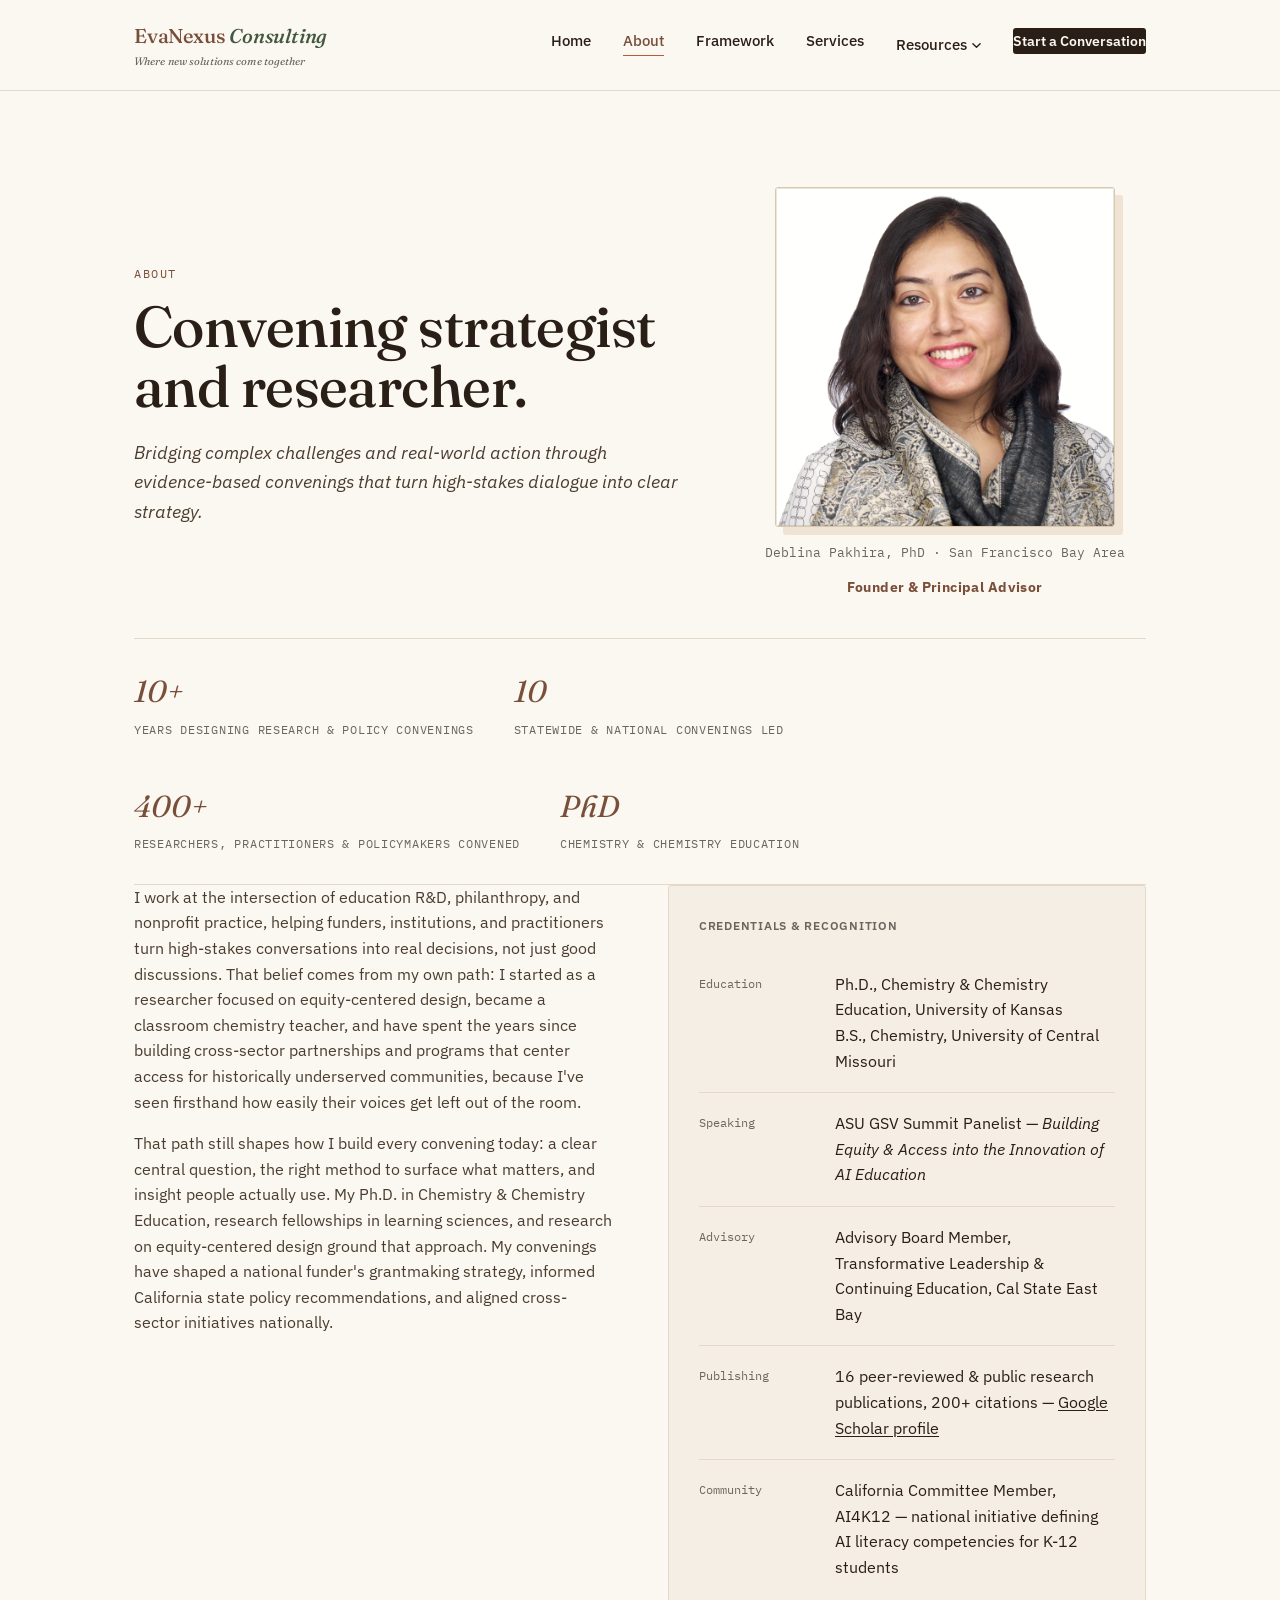
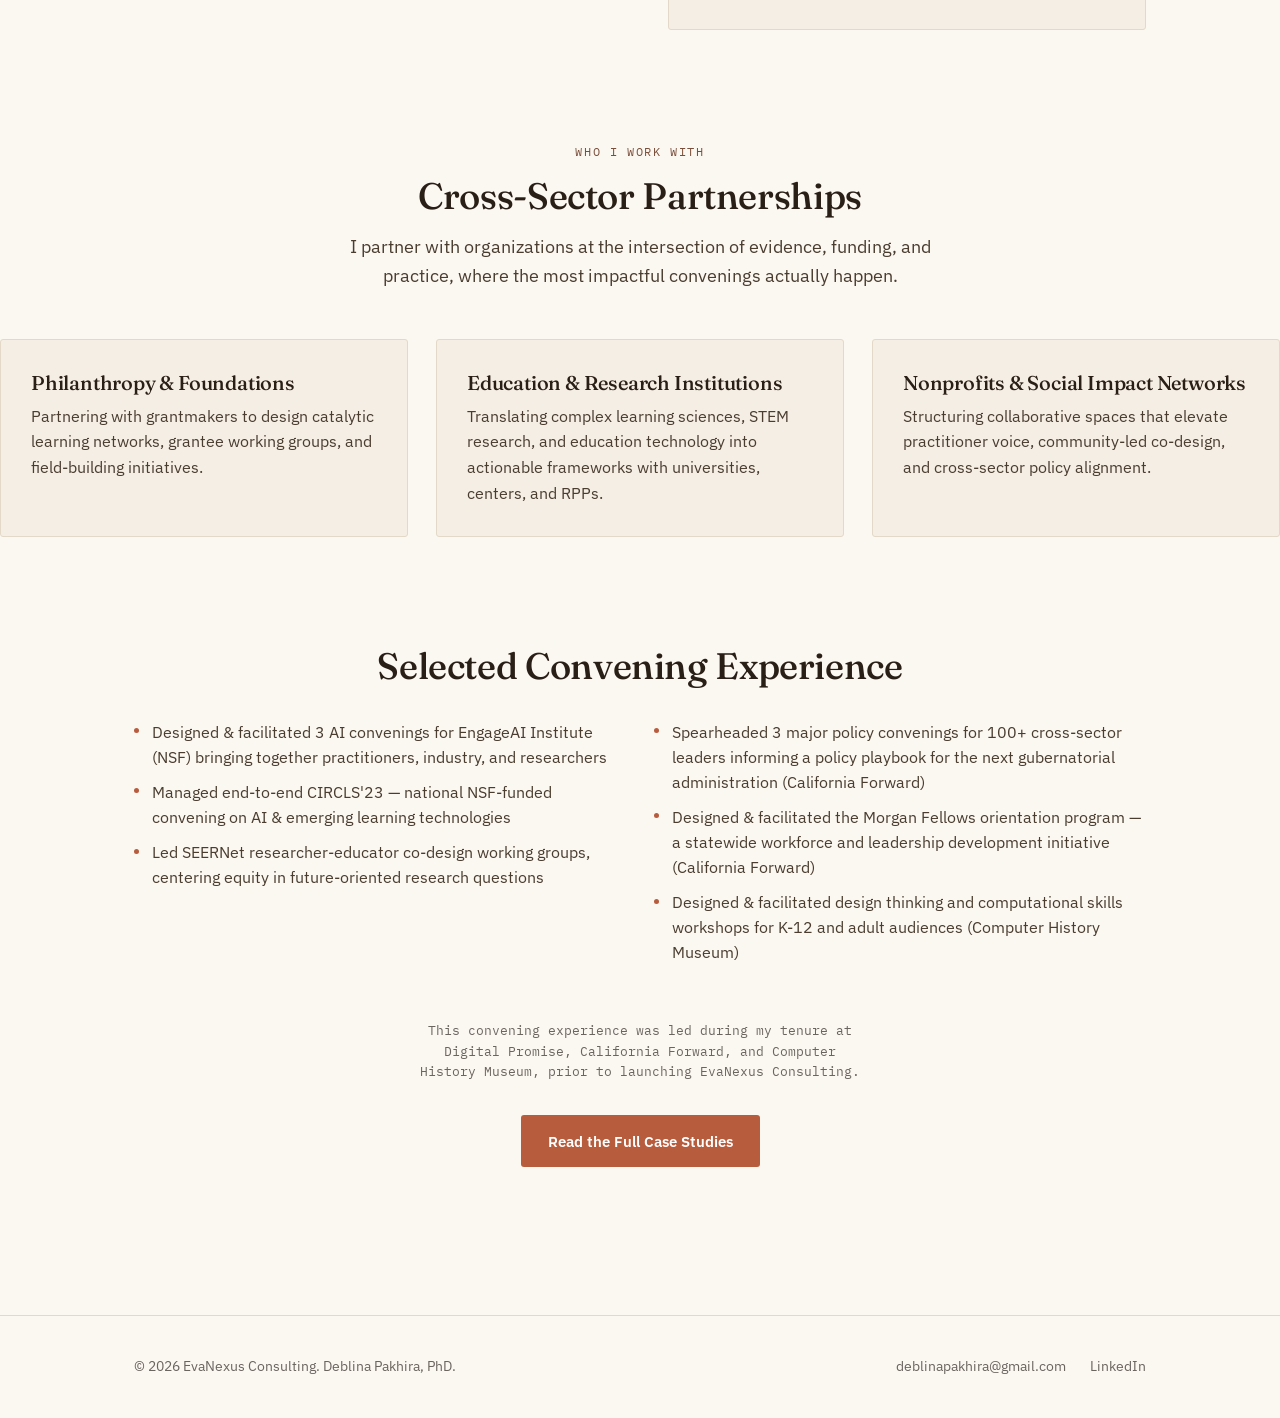
==== about.html @ 2fe7773c "Update about.html" ====
<!DOCTYPE html>
<html lang="en">
<head>
<meta charset="UTF-8">
<meta name="viewport" content="width=device-width, initial-scale=1.0">
<title>About — EvaNexus Consulting</title>
<meta name="description" content="Deblina Pakhira, PhD — convening strategist and researcher.">
<link rel="stylesheet" href="styles.css">
</head>
<body>

<header class="site-header">
  <nav class="nav">
<div class="wordmark-group">
  <a href="index.html" class="wordmark">EvaNexus <span>Consulting</span></a>
  <span class="wordmark-subtext">Where new solutions come together</span>
</div>   
    <button class="nav-toggle" aria-label="Toggle menu"><span></span><span></span><span></span></button>
    <ul class="nav-links">
      <li><a href="index.html">Home</a></li>
      <li><a href="about.html">About</a></li>
      <li><a href="framework.html">Framework</a></li>
      <li><a href="services.html">Services</a></li>
      <li class="has-dropdown">
        <a href="#" class="dropdown-trigger">Resources <svg class="dropdown-chevron" viewBox="0 0 10 6" fill="none"><path d="M1 1L5 5L9 1" stroke="currentColor" stroke-width="1.5" stroke-linecap="round" stroke-linejoin="round"/></svg></a>
        <ul class="dropdown-menu">
          <li><a href="case-studies.html">Case Studies</a></li>
          <li><a href="blog.html">Blog</a></li>
        </ul>
      </li>
      <li><a href="contact.html" class="nav-cta">Start a Conversation</a></li>
    </ul>
  </nav>
</header>

<main>

  <section class="hero" style="padding-bottom: 40px;">
    <div class="wrap hero-grid" style="grid-template-columns: 1.15fr 0.85fr;">
      <div>
        <p class="eyebrow">About</p>
        <h1>Convening strategist<br> and researcher.</h1>
<p class="lede"><em>Bridging complex challenges and real-world action through evidence-based convenings that turn high-stakes dialogue into clear strategy.</em></p>      </div>
      <div class="fade-up">
        <div class="headshot-frame">
          <img src="headshot.jpg" alt="Portrait of Deblina Pakhira, PhD" width="800" height="800">
        </div>
        <p class="mono-stat headshot-caption">Deblina Pakhira, PhD &middot; San Francisco Bay Area</p>
        <p class="headshot-caption" style="font-weight:700; color:var(--terracotta-deep); font-size:0.85rem; letter-spacing:0.03em; margin-top:4px;">Founder &amp; Principal Advisor</p>
      </div>
    </div>
  </section>

  <!-- STAT STRIP -->
  <div class="wrap">
    <div class="stat-strip">
      <div class="stat"><span class="num">10+</span><span class="label">Years designing research &amp; policy convenings</span></div>
      <div class="stat"><span class="num">10</span><span class="label">Statewide &amp; national convenings led</span></div>
      <div class="stat"><span class="num">400+</span><span class="label">Researchers, practitioners &amp; policymakers convened</span></div>
      <div class="stat"><span class="num">PhD</span><span class="label">Chemistry &amp; Chemistry Education</span></div>
    </div>
  </div>

  <section style="padding-top:0;">
    <div class="wrap">
      <div class="grid-2" style="align-items:start; gap:56px;">
        <div class="fade-up">
          <p>I work at the intersection of education R&amp;D, philanthropy, and nonprofit practice, helping funders, institutions, and practitioners turn high-stakes conversations into real decisions, not just good discussions. That belief comes from my own path: I started as a researcher focused on equity-centered design, became a classroom chemistry teacher, and have spent the years since building cross-sector partnerships and programs that center access for historically underserved communities, because I've seen firsthand how easily their voices get left out of the room.</p>
          <p>That path still shapes how I build every convening today: a clear central question, the right method to surface what matters, and insight people actually use. My Ph.D. in Chemistry &amp; Chemistry Education, research fellowships in learning sciences, and research on equity-centered design ground that approach. My convenings have shaped a national funder's grantmaking strategy, informed California state policy recommendations, and aligned cross-sector initiatives nationally.</p>
        </div>

        <div class="fade-up">
          <div class="card">
            <h4 style="margin-bottom:18px; letter-spacing:0.06em; text-transform:uppercase; font-size:0.78rem; color:var(--warm-gray);">Credentials &amp; Recognition</h4>
            <ul class="creds-list">
              <li>
                <span class="creds-label">Education</span>
                <span>Ph.D., Chemistry &amp; Chemistry Education, University of Kansas<br>B.S., Chemistry, University of Central Missouri</span>
              </li>
              <li>
                <span class="creds-label">Speaking</span>
                <span>ASU GSV Summit Panelist — <em style="font-style:italic;">Building Equity &amp; Access into the Innovation of AI Education</em></span>
              </li>
              <li>
                <span class="creds-label">Advisory</span>
                <span>Advisory Board Member, Transformative Leadership &amp; Continuing Education, Cal State East Bay</span>
              </li>
              <li>
                <span class="creds-label">Publishing</span>
                <span>16 peer-reviewed &amp; public research publications, 200+ citations &mdash; <a href="https://scholar.google.com/citations?user=l3Mzb8AAAAAJ&amp;hl=en" target="_blank" rel="noopener" style="text-decoration:underline; text-underline-offset:2px;">Google Scholar profile</a></span>
              </li>
              <li>
                <span class="creds-label">Community</span>
                <span>California Committee Member, AI4K12 &mdash; national initiative defining AI literacy competencies for K-12 students</span>
              </li>
            </ul>
          </div>
        </div>
      </div>
    </div>
  </section>

 <div class="section-head center fade-up" style="margin-left:auto; margin-right:auto;">
        <p class="eyebrow" style="justify-content:center;">Who I Work With</p>
        <h2>Cross-Sector Partnerships</h2>
        <p class="lede" style="margin:0 auto;">I partner with organizations at the intersection of evidence, funding, and practice, where the most impactful convenings actually happen.</p>
      </div>
      <div class="grid-3">
        <div class="card fade-up">
          <h3>Philanthropy &amp; Foundations</h3>
          <p>Partnering with grantmakers to design catalytic learning networks, grantee working groups, and field-building initiatives.</p>
        </div>
        <div class="card fade-up">
          <h3>Education &amp; Research Institutions</h3>
          <p>Translating complex learning sciences, STEM research, and education technology into actionable frameworks with universities, centers, and RPPs.</p>
        </div>
        <div class="card fade-up">
          <h3>Nonprofits &amp; Social Impact Networks</h3>
          <p>Structuring collaborative spaces that elevate practitioner voice, community-led co-design, and cross-sector policy alignment.</p>
        </div>
      </div>
  </section>

  <section class="center">
    <div class="wrap">
      <h2 class="fade-up">Selected Convening Experience</h2>
      <div class="grid-2 fade-up" style="text-align:left; margin-top:32px;">
        <ul class="tier-list" style="font-size:0.98rem;">
          <li>Designed &amp; facilitated 3 AI convenings for EngageAI Institute (NSF) bringing together practitioners, industry, and researchers</li>
          <li>Managed end-to-end CIRCLS'23 — national NSF-funded convening on AI &amp; emerging learning technologies</li>
          <li>Led SEERNet researcher-educator co-design working groups, centering equity in future-oriented research questions</li>
        </ul>
        <ul class="tier-list" style="font-size:0.98rem;">
          <li>Spearheaded 3 major policy convenings for 100+ cross-sector leaders informing a policy playbook for the next gubernatorial administration (California Forward)</li>
          <li>Designed &amp; facilitated the Morgan Fellows orientation program — a statewide workforce and leadership development initiative (California Forward)</li>
          <li>Designed &amp; facilitated design thinking and computational skills workshops for K-12 and adult audiences (Computer History Museum)</li>
        </ul>
      </div>
      <p class="mono-stat fade-up" style="max-width:56ch; margin:24px auto 0;">This convening experience was led during my tenure at Digital Promise, California Forward, and Computer History Museum, prior to launching EvaNexus Consulting.</p>
      <div style="margin-top:32px;">
        <a href="case-studies.html" class="btn btn-primary">Read the Full Case Studies</a>
      </div>
    </div>
  </section>

</main>

<footer class="site-footer">
  <div class="wrap footer-grid">
    <span>&copy; 2026 EvaNexus Consulting. Deblina Pakhira, PhD.</span>
    <ul class="footer-links">
      <li><a href="mailto:deblinapakhira@gmail.com">deblinapakhira@gmail.com</a></li>
      <li><a href="https://linkedin.com/in/deblinapakhira" target="_blank" rel="noopener">LinkedIn</a></li>
    </ul>
  </div>
</footer>

<script src="script.js"></script>
</body>
</html>
---- styles.css ----
/* ==========================================================================
   EvaNexus Consulting — Design System
   Palette extends the studio's existing print collateral.
   ========================================================================== */

@import url('https://fonts.googleapis.com/css2?family=Fraunces:ital,opsz,wght@0,9..144,300;0,9..144,400;0,9..144,500;0,9..144,600;1,9..144,400;1,9..144,500&family=IBM+Plex+Sans:wght@400;500;600&family=IBM+Plex+Mono:wght@400;500&display=swap');

:root {
  /* Color */
  --ink:            #2A1F16;
  --ink-soft:       #4A3D30;
  --paper:          #FBF7F1;
  --card:           #F5EEE4;
  --card-deep:      #EFE4D4;
  --terracotta:     #B85C3E;
  --terracotta-deep:#7A4F3A;
  --sage:           #5F7D5F;
  --sage-deep:      #43593F;
  --warm-gray:      #6B6560;
  --line:           #E4D9C8;
  --line-strong:    #D8C8AF;

  /* Type */
  --font-display: 'Fraunces', Georgia, serif;
  --font-body: 'IBM Plex Sans', -apple-system, sans-serif;
  --font-mono: 'IBM Plex Mono', ui-monospace, monospace;

  /* Layout */
  --max-w: 1140px;
  --gutter: clamp(24px, 5vw, 64px);
  --radius: 3px;
}

* { box-sizing: border-box; }

html { scroll-behavior: smooth; }

body {
  margin: 0;
  background: var(--paper);
  color: var(--ink);
  font-family: var(--font-body);
  font-size: 16px;
  line-height: 1.6;
  -webkit-font-smoothing: antialiased;
}

img, svg { max-width: 100%; display: block; }

a {
  color: inherit;
  text-decoration: none;
}

.wrap {
  max-width: var(--max-w);
  margin: 0 auto;
  padding-left: var(--gutter);
  padding-right: var(--gutter);
}

/* ---------- Typography ---------- */

h1, h2, h3, h4 {
  font-family: var(--font-display);
  font-weight: 500;
  color: var(--ink);
  margin: 0 0 0.4em;
  letter-spacing: -0.01em;
}

h1 { font-size: clamp(2.4rem, 5vw, 3.6rem); line-height: 1.05; font-weight: 500; }
h2 { font-size: clamp(1.7rem, 3vw, 2.3rem); line-height: 1.15; }
h3 { font-size: 1.25rem; line-height: 1.3; }
h4 { font-size: 1rem; font-family: var(--font-body); font-weight: 600; }

p { margin: 0 0 1em; color: var(--ink-soft); }
p:last-child { margin-bottom: 0; }

.lede {
  font-size: 1.15rem;
  color: var(--ink-soft);
  max-width: 62ch;
}

.eyebrow {
  font-family: var(--font-mono);
  font-size: 0.72rem;
  letter-spacing: 0.14em;
  text-transform: uppercase;
  color: var(--terracotta-deep);
  display: inline-flex;
  align-items: center;
  gap: 8px;
  margin-bottom: 14px;
}

em.accent {
  font-family: var(--font-display);
  font-style: italic;
  font-weight: 400;
  color: var(--terracotta-deep);
}

.mono-stat {
  font-family: var(--font-mono);
  font-size: 0.8rem;
  color: var(--warm-gray);
}

/* ---------- Nexus glyph (signature mark, reused as section divider) ---------- */

.nexus-glyph {
  width: 14px;
  height: 14px;
  flex-shrink: 0;
}

/* ---------- Nav ---------- */

.site-header {
  position: sticky;
  top: 0;
  z-index: 50;
  background: rgba(251, 247, 241, 0.92);
  backdrop-filter: blur(6px);
  border-bottom: 1px solid var(--line);
}

.nav {
  display: flex;
  align-items: center;
  justify-content: space-between;
  padding: 20px var(--gutter);
  max-width: var(--max-w);
  margin: 0 auto;
}

.wordmark {
  font-family: var(--font-display);
  font-weight: 500;
  font-size: 1.25rem;
  color: var(--terracotta-deep);
  letter-spacing: -0.01em;
}

.wordmark span {
  font-style: italic;
  color: var(--sage-deep);
}

.wordmark-group {
  display: flex;
  flex-direction: column;
  gap: 1px;
}

.wordmark-subtext {
  font-family: var(--font-display);
  font-style: italic;
  font-size: 0.68rem;
  color: var(--warm-gray);
  letter-spacing: 0.01em;
}

.nav-links {
  display: flex;
  gap: 32px;
  list-style: none;
  margin: 0;
  padding: 0;
  font-size: 0.92rem;
  font-weight: 500;
}

.nav-links a {
  position: relative;
  padding: 4px 0;
  transition: color 0.2s ease;
}

.nav-links a::after {
  content: '';
  position: absolute;
  left: 0; right: 0; bottom: -2px;
  height: 1.5px;
  background: var(--terracotta);
  transform: scaleX(0);
  transform-origin: left;
  transition: transform 0.25s ease;
}

.nav-links a:hover::after,
.nav-links a.active::after {
  transform: scaleX(1);
}

.nav-links a.active { color: var(--terracotta-deep); }

/* ---------- Nav dropdown ---------- */

.has-dropdown {
  position: relative;
}

.dropdown-trigger {
  display: inline-flex;
  align-items: center;
  gap: 5px;
  cursor: pointer;
  background: none;
  border: none;
  font: inherit;
  color: inherit;
  padding: 4px 0;
}

.dropdown-chevron {
  width: 9px;
  height: 9px;
  transition: transform 0.2s ease;
}

.has-dropdown.open .dropdown-chevron {
  transform: rotate(180deg);
}

.dropdown-menu {
  list-style: none;
  margin: 0;
  padding: 8px;
  position: absolute;
  top: calc(100% + 14px);
  left: 50%;
  transform: translateX(-50%);
  background: var(--paper);
  border: 1px solid var(--line);
  border-radius: var(--radius);
  box-shadow: 0 8px 24px rgba(42, 31, 22, 0.1);
  min-width: 160px;
  opacity: 0;
  pointer-events: none;
  transition: opacity 0.18s ease, transform 0.18s ease;
}

.has-dropdown:hover .dropdown-menu,
.has-dropdown.open .dropdown-menu {
  opacity: 1;
  pointer-events: auto;
}

.dropdown-menu li { width: 100%; }

.dropdown-menu a {
  display: block;
  padding: 9px 14px;
  border-radius: var(--radius);
  font-weight: 500;
  white-space: nowrap;
}

.dropdown-menu a:hover {
  background: var(--card);
  color: var(--terracotta-deep);
}

.dropdown-menu a::after { display: none; }

.nav-cta {
  background: var(--ink);
  color: var(--paper) !important;
  padding: 9px 18px;
  border-radius: var(--radius);
  font-size: 0.88rem;
  font-weight: 600;
}

.nav-cta::after { display: none; }
.nav-cta:hover { background: var(--terracotta-deep); }

.nav-toggle {
  display: none;
  background: none;
  border: none;
  cursor: pointer;
  padding: 8px;
}
.nav-toggle span {
  display: block;
  width: 22px;
  height: 2px;
  background: var(--ink);
  margin: 5px 0;
  transition: 0.25s;
}

/* ---------- Buttons ---------- */

.btn {
  display: inline-flex;
  align-items: center;
  gap: 8px;
  padding: 13px 26px;
  border-radius: var(--radius);
  font-weight: 600;
  font-size: 0.95rem;
  transition: all 0.2s ease;
  border: 1px solid transparent;
  cursor: pointer;
}

.btn-primary {
  background: var(--terracotta);
  color: #fff;
}
.btn-primary:hover { background: var(--terracotta-deep); }

.btn-ghost {
  background: transparent;
  border-color: var(--line-strong);
  color: var(--ink);
}
.btn-ghost:hover { border-color: var(--terracotta); color: var(--terracotta-deep); }

/* ---------- Sections ---------- */

section { padding: clamp(56px, 9vw, 108px) 0; }
.section-card { background: var(--card); }

.section-head {
  max-width: 640px;
  margin-bottom: 48px;
}
.section-head.center { margin-left: auto; margin-right: auto; text-align: center; }

hr.rule {
  border: none;
  border-top: 1px solid var(--line);
  margin: 0;
}

/* ---------- Hero ---------- */

.hero {
  padding: clamp(56px, 8vw, 96px) 0 clamp(40px, 6vw, 72px);
}

.hero-grid {
  display: grid;
  grid-template-columns: 1.1fr 0.9fr;
  gap: clamp(32px, 5vw, 64px);
  align-items: center;
}

.hero h1 { margin-bottom: 20px; }

.hero-cta-row {
  display: flex;
  gap: 14px;
  margin-top: 32px;
  flex-wrap: wrap;
}

.hero-diagram {
  aspect-ratio: 1 / 1;
  width: 100%;
}

/* ---------- Cards ---------- */

.grid-3 {
  display: grid;
  grid-template-columns: repeat(3, 1fr);
  gap: 28px;
}
.grid-2 {
  display: grid;
  grid-template-columns: repeat(2, 1fr);
  gap: 28px;
}

.card {
  background: var(--card);
  border: 1px solid var(--line);
  border-radius: var(--radius);
  padding: 30px;
}

.pillar-card .nexus-glyph { margin-bottom: 18px; }

/* ---------- Tier cards (services) ---------- */

.tier-card {
  background: var(--card);
  border: 1px solid var(--line);
  border-top: 3px solid var(--terracotta);
  border-radius: var(--radius);
  padding: 32px 28px;
  display: flex;
  flex-direction: column;
}

.tier-num {
  font-family: var(--font-mono);
  font-size: 0.85rem;
  color: var(--terracotta);
  margin-bottom: 10px;
}

.tier-card h3 { margin-bottom: 4px; }

.tier-sub {
  font-family: var(--font-display);
  font-style: italic;
  color: var(--terracotta-deep);
  font-size: 0.95rem;
  margin-bottom: 14px;
}

.tier-desc {
  font-size: 0.92rem;
  margin-bottom: 18px;
}

.tier-list {
  list-style: none;
  padding: 0;
  margin: 0 0 22px;
  font-size: 0.9rem;
  flex-grow: 1;
}
.tier-list li {
  position: relative;
  padding-left: 18px;
  margin-bottom: 10px;
  color: var(--ink-soft);
}
.tier-list li::before {
  content: '';
  position: absolute;
  left: 0; top: 0.55em;
  width: 5px; height: 5px;
  border-radius: 50%;
  background: var(--terracotta);
}

.tier-investment {
  font-family: var(--font-mono);
  font-weight: 500;
  color: var(--sage-deep);
  font-size: 0.85rem;
  border-top: 1px solid var(--line);
  padding-top: 16px;
  margin-top: auto;
}

/* ---------- Case studies ---------- */

.cs-card {
  border: 1px solid var(--line);
  border-radius: var(--radius);
  background: var(--paper);
  overflow: hidden;
  margin-bottom: 28px;
}

.cs-head {
  background: var(--card-deep);
  padding: 26px 32px;
  display: flex;
  justify-content: space-between;
  align-items: baseline;
  flex-wrap: wrap;
  gap: 10px;
  border-bottom: 1px solid var(--line);
}

.cs-head h3 { margin-bottom: 2px; }

.cs-meta {
  font-family: var(--font-mono);
  font-size: 0.78rem;
  color: var(--warm-gray);
}

.cs-body { padding: 30px 32px; }

.cs-grid {
  display: grid;
  grid-template-columns: repeat(4, 1fr);
  gap: 24px;
  margin-top: 6px;
}

.cs-block h4 {
  font-family: var(--font-mono);
  font-size: 0.7rem;
  letter-spacing: 0.1em;
  text-transform: uppercase;
  color: var(--terracotta-deep);
  margin-bottom: 8px;
}

.cs-block p { font-size: 0.9rem; }

/* ---------- Stat strip ---------- */

.stat-strip {
  display: flex;
  flex-wrap: wrap;
  gap: 40px;
  padding: 28px 0;
  border-top: 1px solid var(--line);
  border-bottom: 1px solid var(--line);
}
.stat {
  font-family: var(--font-mono);
}
.stat .num {
  font-family: var(--font-display);
  font-size: 1.9rem;
  color: var(--terracotta-deep);
  display: block;
  font-style: italic;
}
.stat .label {
  font-size: 0.75rem;
  color: var(--warm-gray);
  text-transform: uppercase;
  letter-spacing: 0.06em;
}

/* ---------- Quote / closer ---------- */

.closer-line {
  font-family: var(--font-display);
  font-style: italic;
  font-size: 1.3rem;
  color: var(--terracotta-deep);
  max-width: 46ch;
  line-height: 1.4;
}

/* ---------- Timeline (about page) ---------- */

.creds-list {
  list-style: none;
  margin: 0;
  padding: 0;
}
.creds-list li {
  display: flex;
  gap: 16px;
  padding: 18px 0;
  border-bottom: 1px solid var(--line);
}
.creds-list li:last-child { border-bottom: none; }
.creds-label {
  font-family: var(--font-mono);
  font-size: 0.72rem;
  color: var(--warm-gray);
  min-width: 120px;
  padding-top: 3px;
  flex-shrink: 0;
}

/* ---------- Headshot ---------- */

.headshot-frame {
  position: relative;
  aspect-ratio: 1 / 1;
  border-radius: var(--radius);
  overflow: hidden;
  border: 1px solid var(--line-strong);
  box-shadow: 8px 8px 0 var(--card-deep);
  max-width: 340px;
  margin: 0 auto;
}
.headshot-frame img {
  width: 100%;
  height: 100%;
  object-fit: cover;
  filter: sepia(8%) saturate(92%);
}
.headshot-frame::after {
  content: '';
  position: absolute;
  inset: 0;
  box-shadow: inset 0 0 0 1px rgba(122, 79, 58, 0.15);
  pointer-events: none;
}
.headshot-caption {
  text-align: center;
  margin-top: 16px;
}

@media (max-width: 860px) {
  .headshot-frame { max-width: 260px; }
}

/* ---------- Contact ---------- */

.contact-grid {
  display: grid;
  grid-template-columns: 1fr 1fr;
  gap: 56px;
  align-items: start;
}

.contact-item {
  display: flex;
  align-items: center;
  gap: 14px;
  padding: 16px 0;
  border-bottom: 1px solid var(--line);
  font-size: 0.98rem;
}
.contact-item:first-child { padding-top: 0; }

.contact-item a:hover { color: var(--terracotta-deep); }

/* ---------- Footer ---------- */

.site-footer {
  border-top: 1px solid var(--line);
  padding: 40px 0;
  margin-top: 40px;
}
.footer-grid {
  display: flex;
  justify-content: space-between;
  align-items: center;
  flex-wrap: wrap;
  gap: 16px;
  font-size: 0.85rem;
  color: var(--warm-gray);
}
.footer-links {
  display: flex;
  gap: 24px;
  list-style: none;
  padding: 0;
  margin: 0;
}

/* ---------- Utility ---------- */

.mt-0 { margin-top: 0; }
.center { text-align: center; }

/* ---------- Motion ---------- */

.nx-line {
  stroke-dasharray: 140;
  stroke-dashoffset: 140;
  animation: draw 1.1s ease forwards;
}
.nx-node {
  opacity: 0;
  animation: fadein 0.5s ease forwards;
}
@keyframes draw { to { stroke-dashoffset: 0; } }
@keyframes fadein { to { opacity: 1; } }

@media (prefers-reduced-motion: reduce) {
  html { scroll-behavior: auto; }
  .nx-line { animation: none; stroke-dashoffset: 0; }
  .nx-node { animation: none; opacity: 1; }
}

.fade-up {
  opacity: 0;
  transform: translateY(14px);
  transition: opacity 0.5s ease, transform 0.5s ease;
}
.fade-up.in-view {
  opacity: 1;
  transform: translateY(0);
}
@media (prefers-reduced-motion: reduce) {
  .fade-up { opacity: 1; transform: none; transition: none; }
}

/* ---------- Responsive ---------- */

@media (max-width: 860px) {
  .hero-grid { grid-template-columns: 1fr; }
  .hero-diagram { max-width: 340px; margin: 0 auto; }
  .grid-3 { grid-template-columns: 1fr; }
  .grid-2 { grid-template-columns: 1fr; }
  .cs-grid { grid-template-columns: 1fr 1fr; }
  .contact-grid { grid-template-columns: 1fr; gap: 32px; }

  .nav-links {
    position: fixed;
    top: 68px; left: 0; right: 0;
    background: var(--paper);
    flex-direction: column;
    gap: 0;
    padding: 8px var(--gutter) 20px;
    border-bottom: 1px solid var(--line);
    transform: translateY(-8px);
    opacity: 0;
    pointer-events: none;
    transition: 0.2s ease;
  }
  .nav-links.open {
    transform: translateY(0);
    opacity: 1;
    pointer-events: auto;
  }
  .nav-links li { width: 100%; padding: 12px 0; border-bottom: 1px solid var(--line); }
  .nav-links li:last-child { border-bottom: none; padding-top: 16px; }
  .nav-toggle { display: block; }

  .dropdown-menu {
    position: static;
    transform: none;
    box-shadow: none;
    border: none;
    background: var(--card);
    opacity: 1;
    pointer-events: auto;
    width: 100%;
    max-height: 0;
    overflow: hidden;
    padding: 0;
    margin-top: 0;
    transition: max-height 0.2s ease;
  }
  .has-dropdown.open .dropdown-menu {
    max-height: 200px;
    padding: 8px;
    margin-top: 10px;
  }
}

@media (max-width: 600px) {
  .cs-grid { grid-template-columns: 1fr; }
  .cs-head { flex-direction: column; align-items: flex-start; }
}
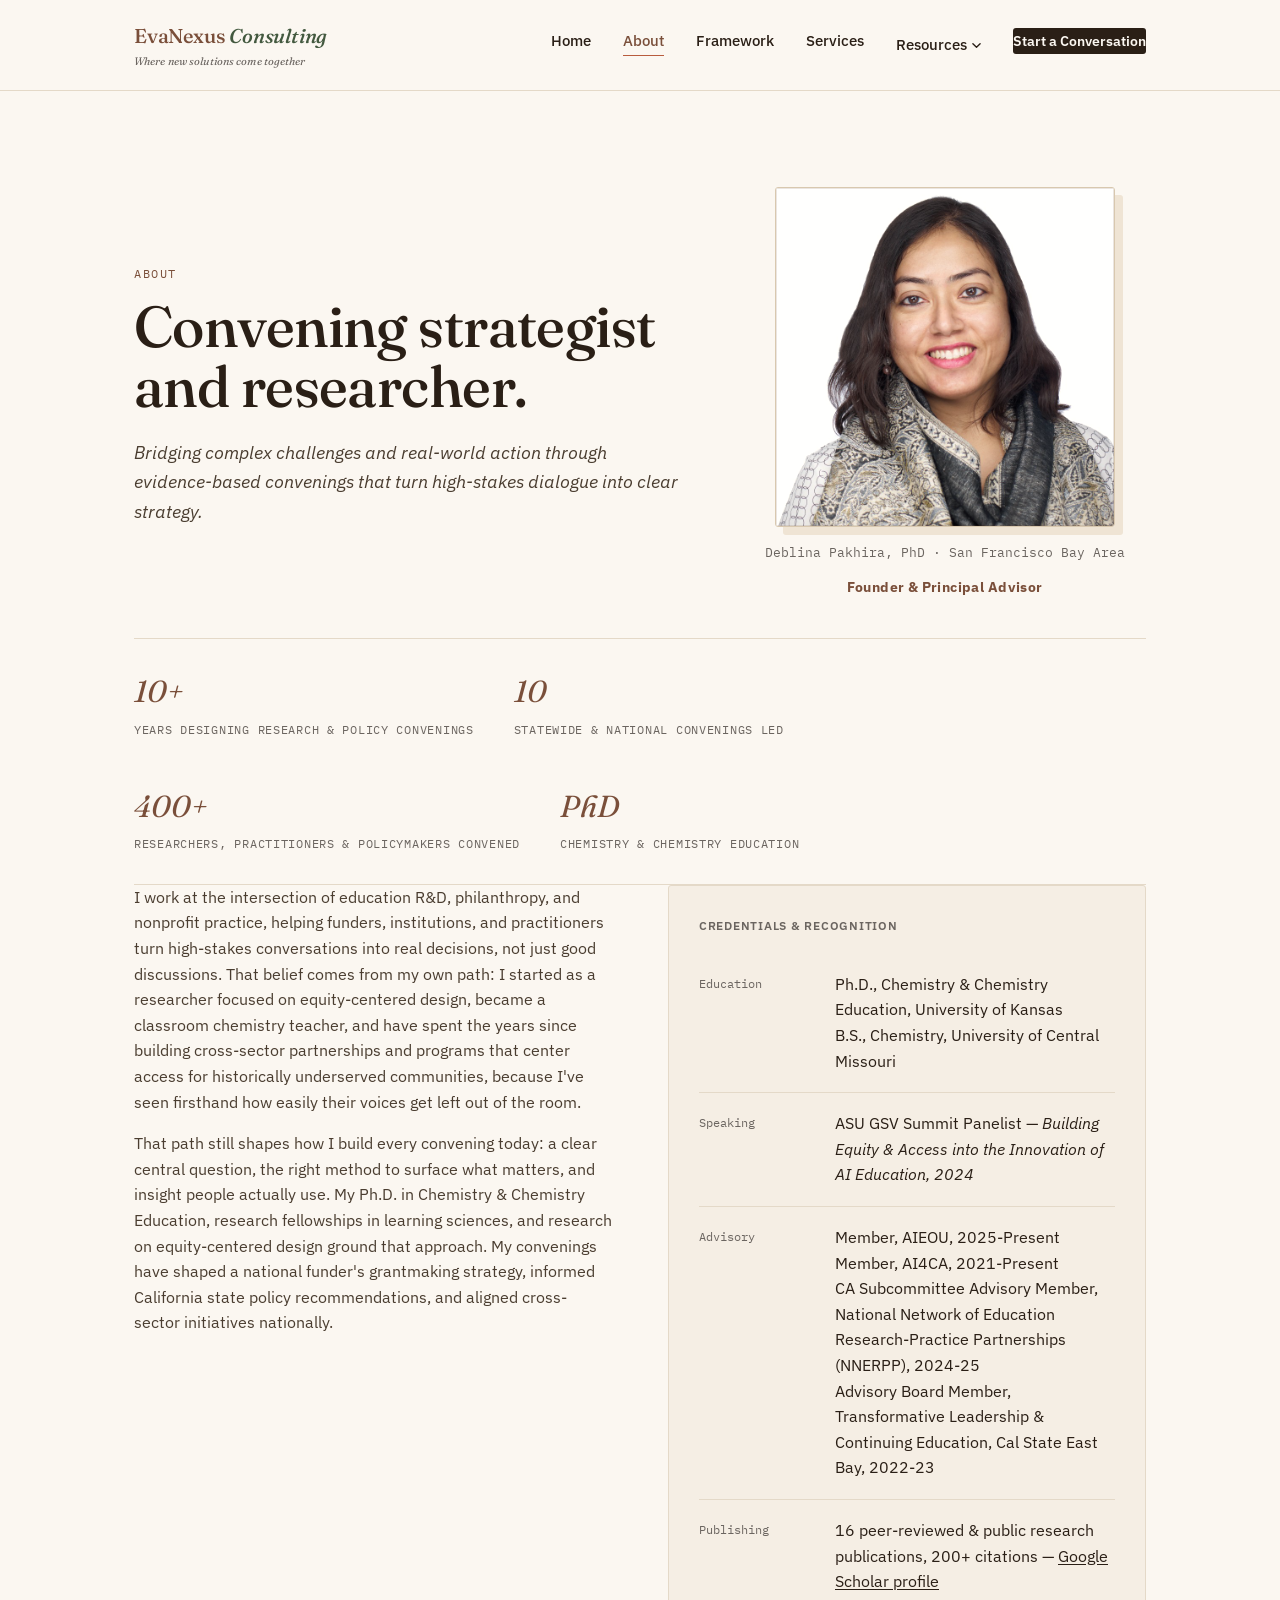
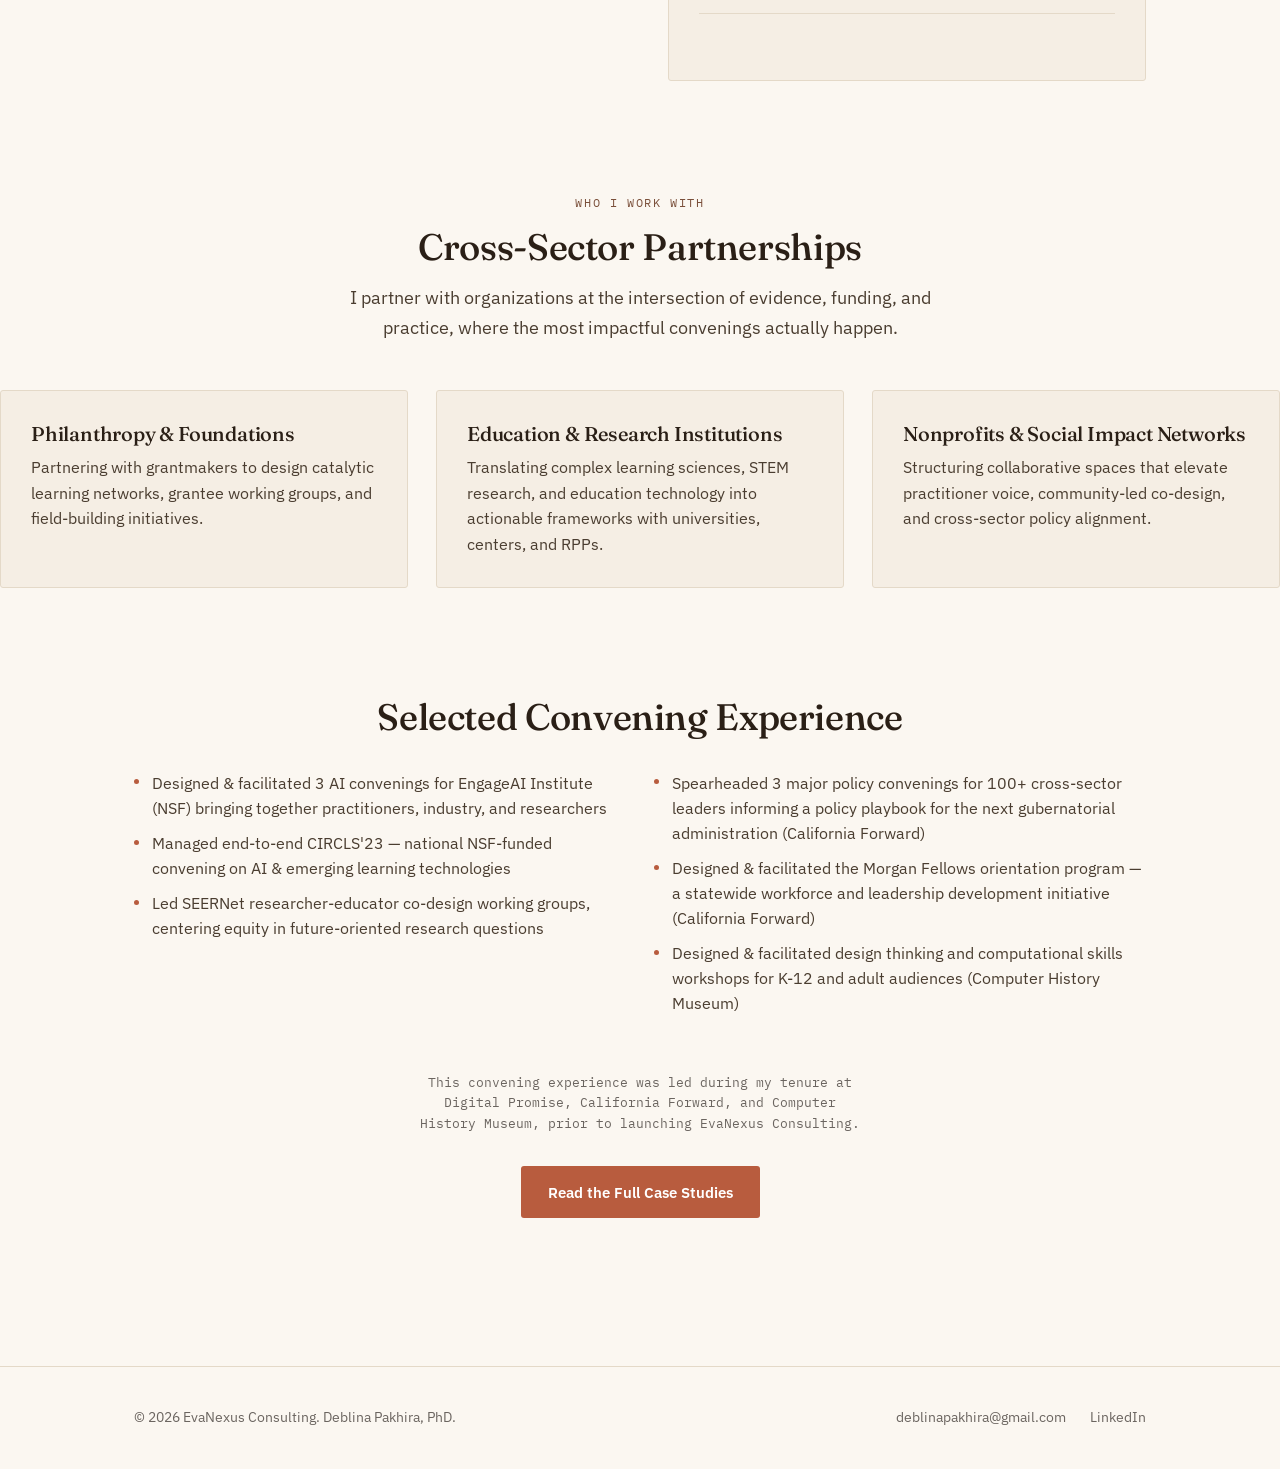
==== commit 1954b357: "Update about.html" ====
--- a/about.html
+++ b/about.html
@@ -79,21 +79,18 @@
               </li>
               <li>
                 <span class="creds-label">Speaking</span>
-                <span>ASU GSV Summit Panelist — <em style="font-style:italic;">Building Equity &amp; Access into the Innovation of AI Education</em></span>
+                <span>ASU GSV Summit Panelist — <em style="font-style:italic;">Building Equity &amp; Access into the Innovation of AI Education, 2024</em></span>
               </li>
               <li>
                 <span class="creds-label">Advisory</span>
-                <span>Advisory Board Member, Transformative Leadership &amp; Continuing Education, Cal State East Bay</span>
+                <span>Member, AIEOU, 2025-Present<br>Member, AI4CA, 2021-Present<br>CA Subcommittee Advisory Member, National Network of Education Research-Practice Partnerships (NNERPP), 2024-25<br>Advisory Board Member, Transformative Leadership &amp; Continuing Education, Cal State East Bay, 2022-23</span>
               </li>
               <li>
                 <span class="creds-label">Publishing</span>
                 <span>16 peer-reviewed &amp; public research publications, 200+ citations &mdash; <a href="https://scholar.google.com/citations?user=l3Mzb8AAAAAJ&amp;hl=en" target="_blank" rel="noopener" style="text-decoration:underline; text-underline-offset:2px;">Google Scholar profile</a></span>
               </li>
               <li>
-                <span class="creds-label">Community</span>
-                <span>California Committee Member, AI4K12 &mdash; national initiative defining AI literacy competencies for K-12 students</span>
-              </li>
-            </ul>
+      
           </div>
         </div>
       </div>
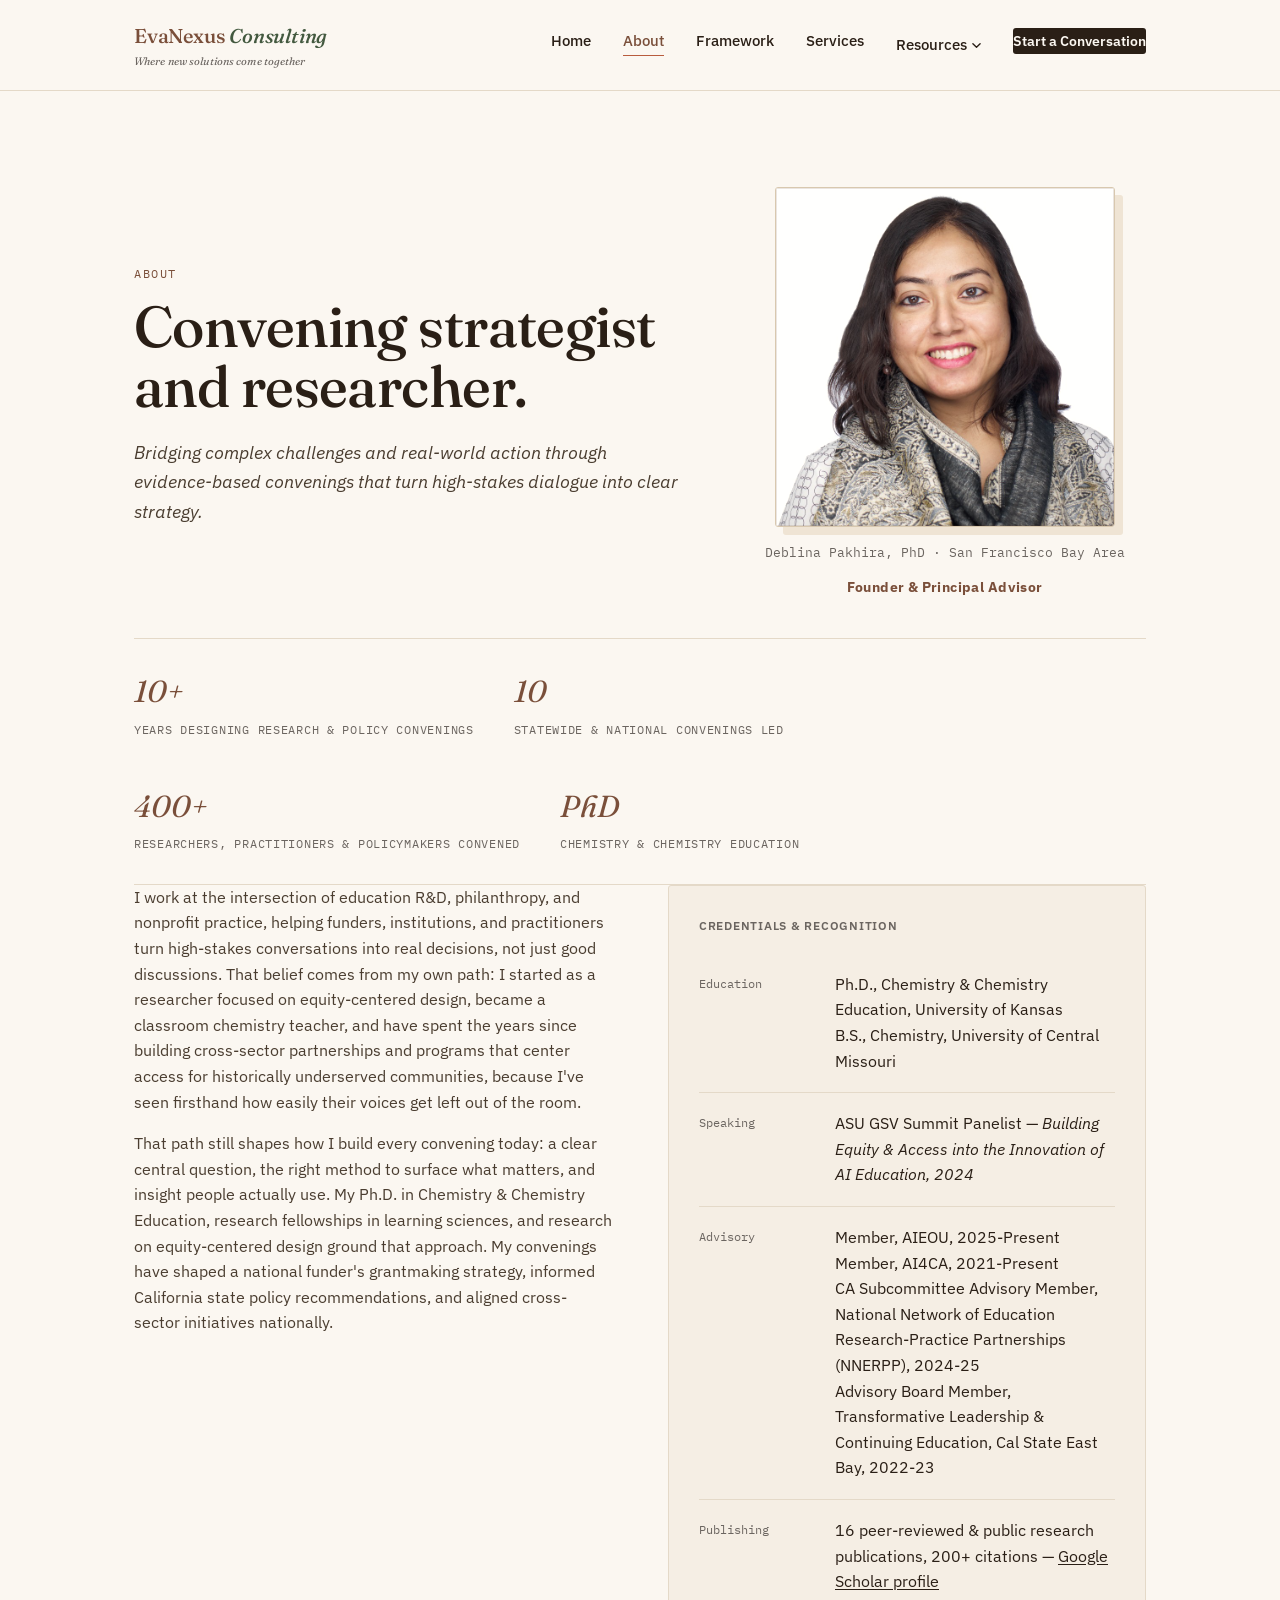
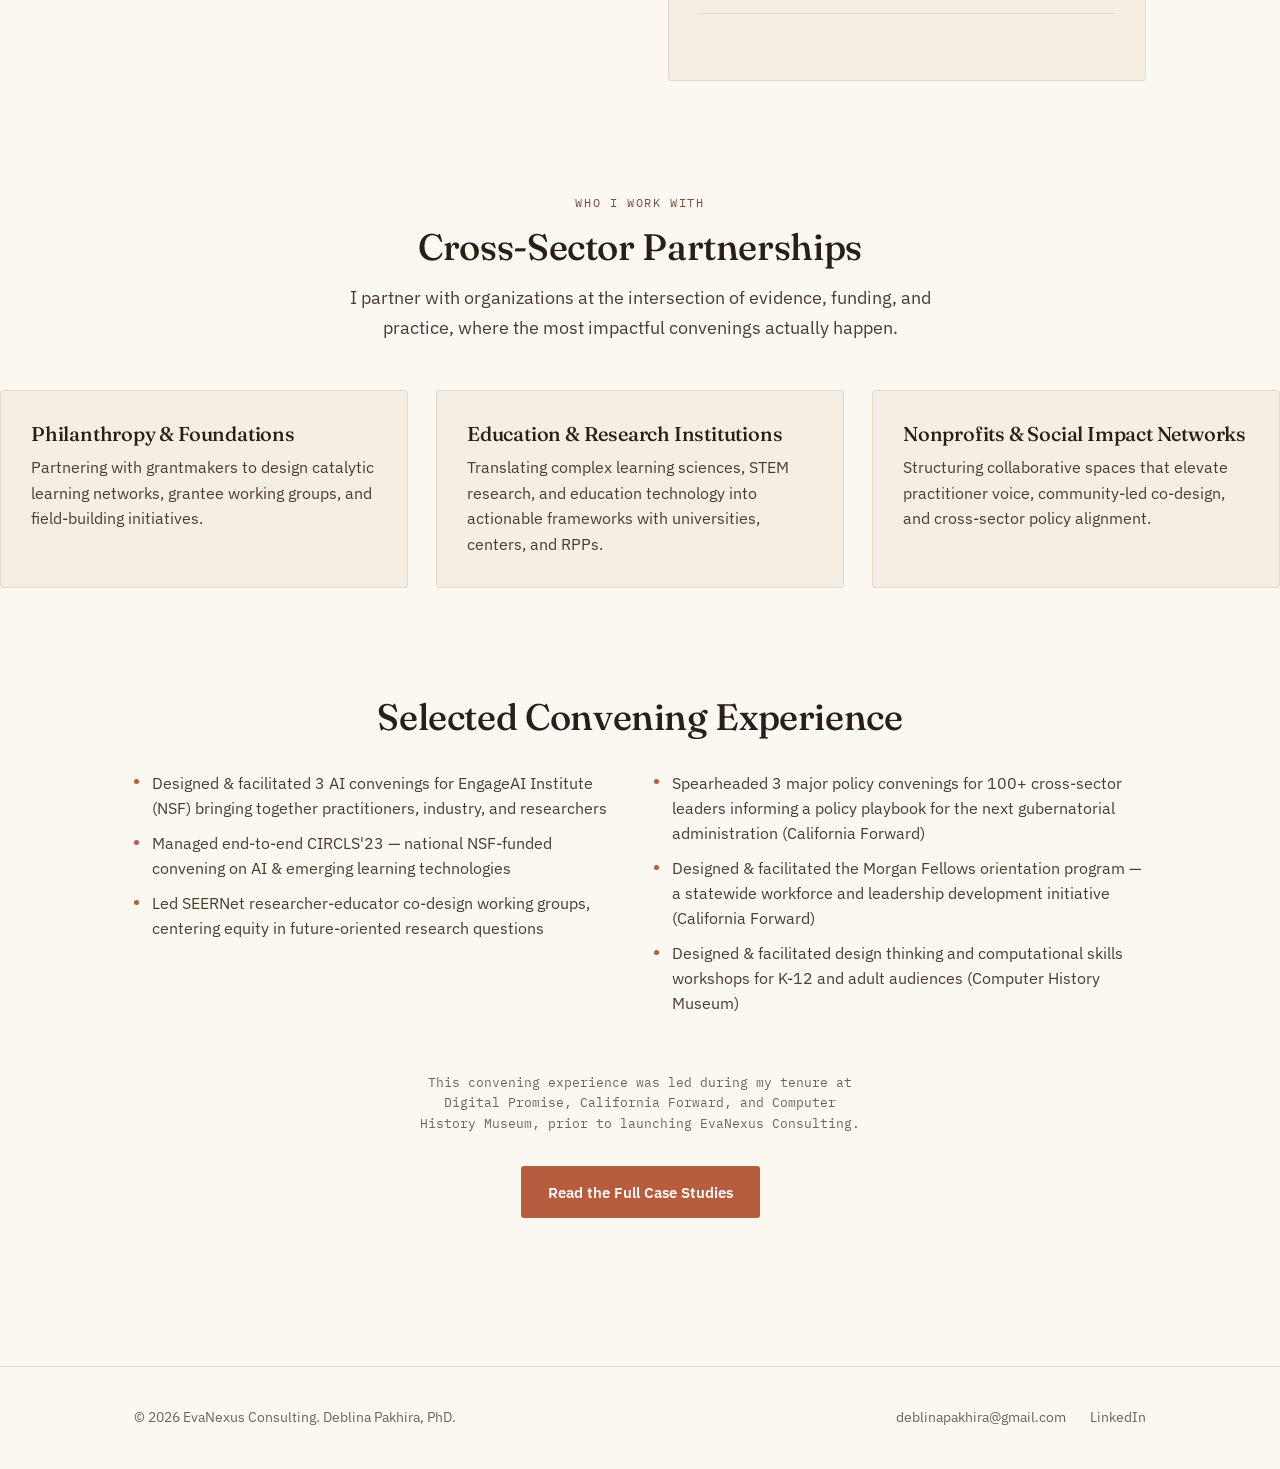
==== commit 999f507c: "Update about.html" ====
--- a/about.html
+++ b/about.html
@@ -91,10 +91,7 @@
               </li>
               <li>
       
-          </div>
-        </div>
-      </div>
-    </div>
+      
   </section>
 
  <div class="section-head center fade-up" style="margin-left:auto; margin-right:auto;">
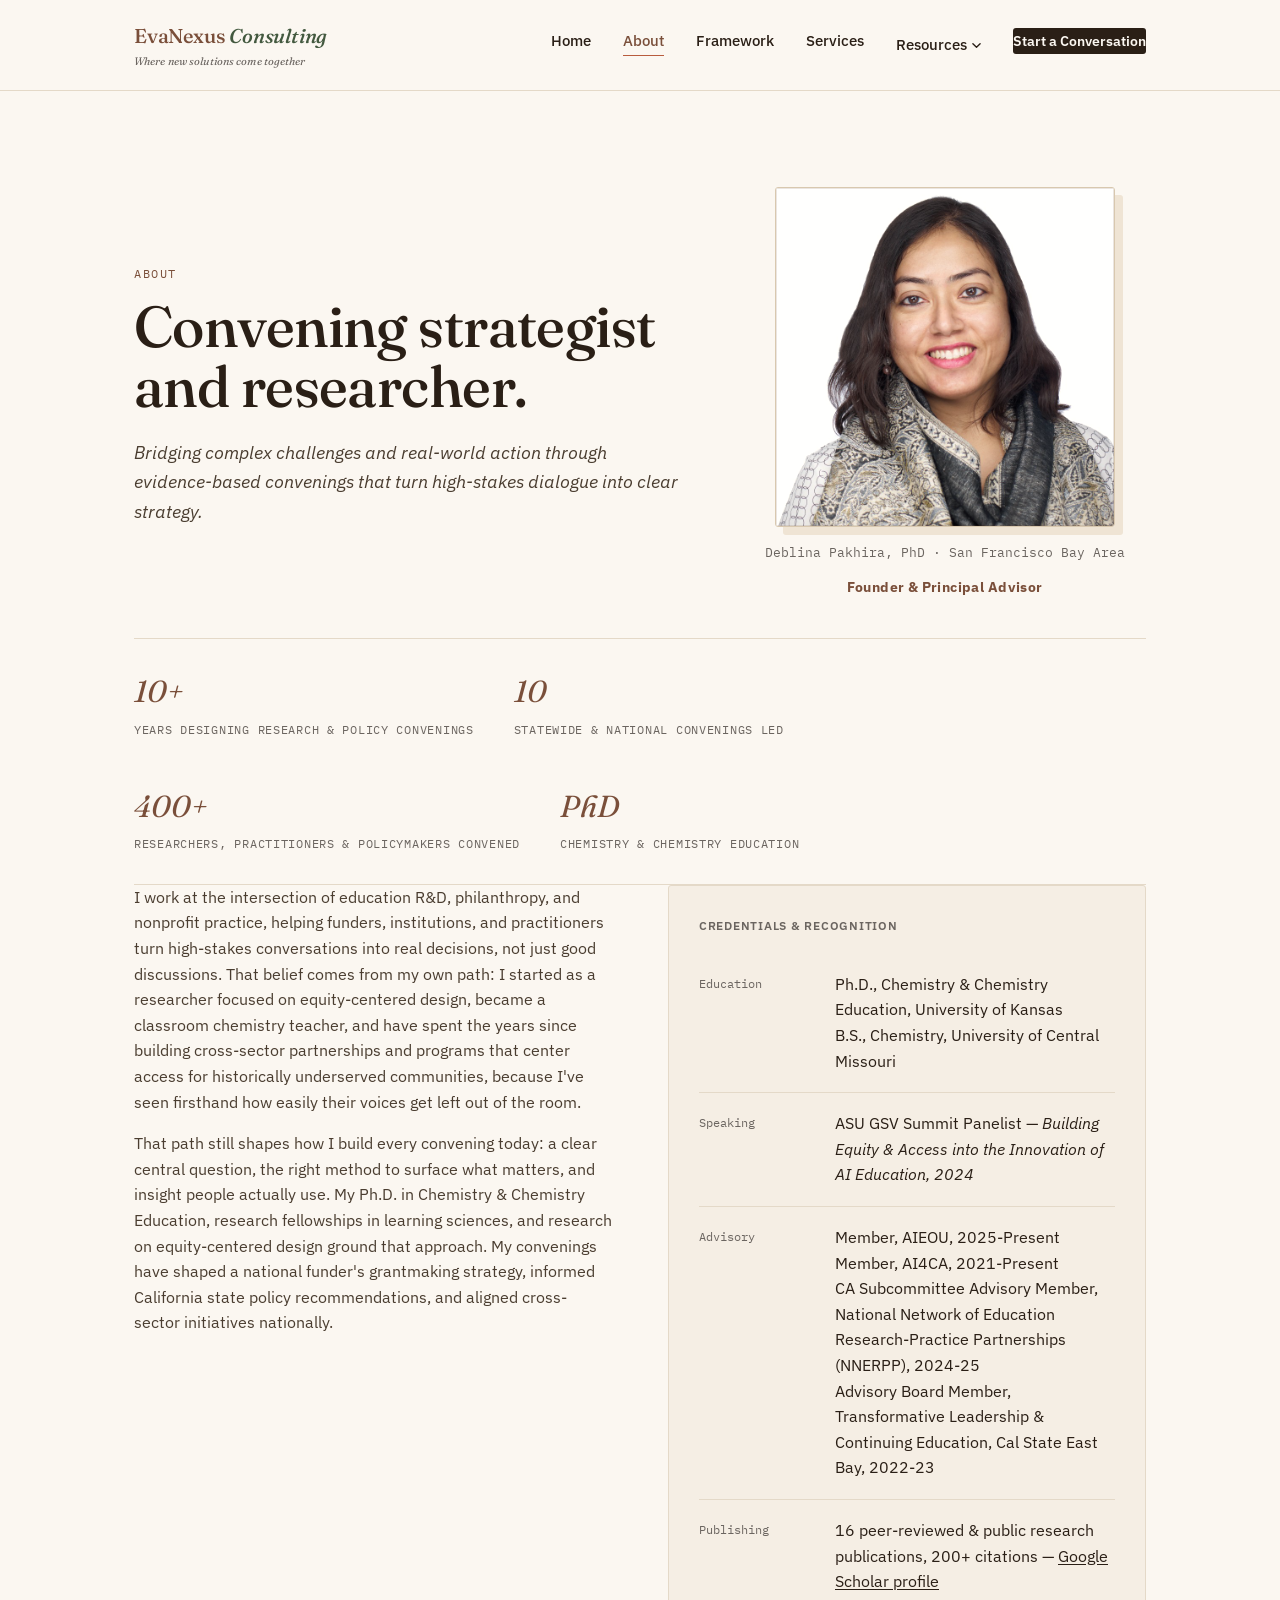
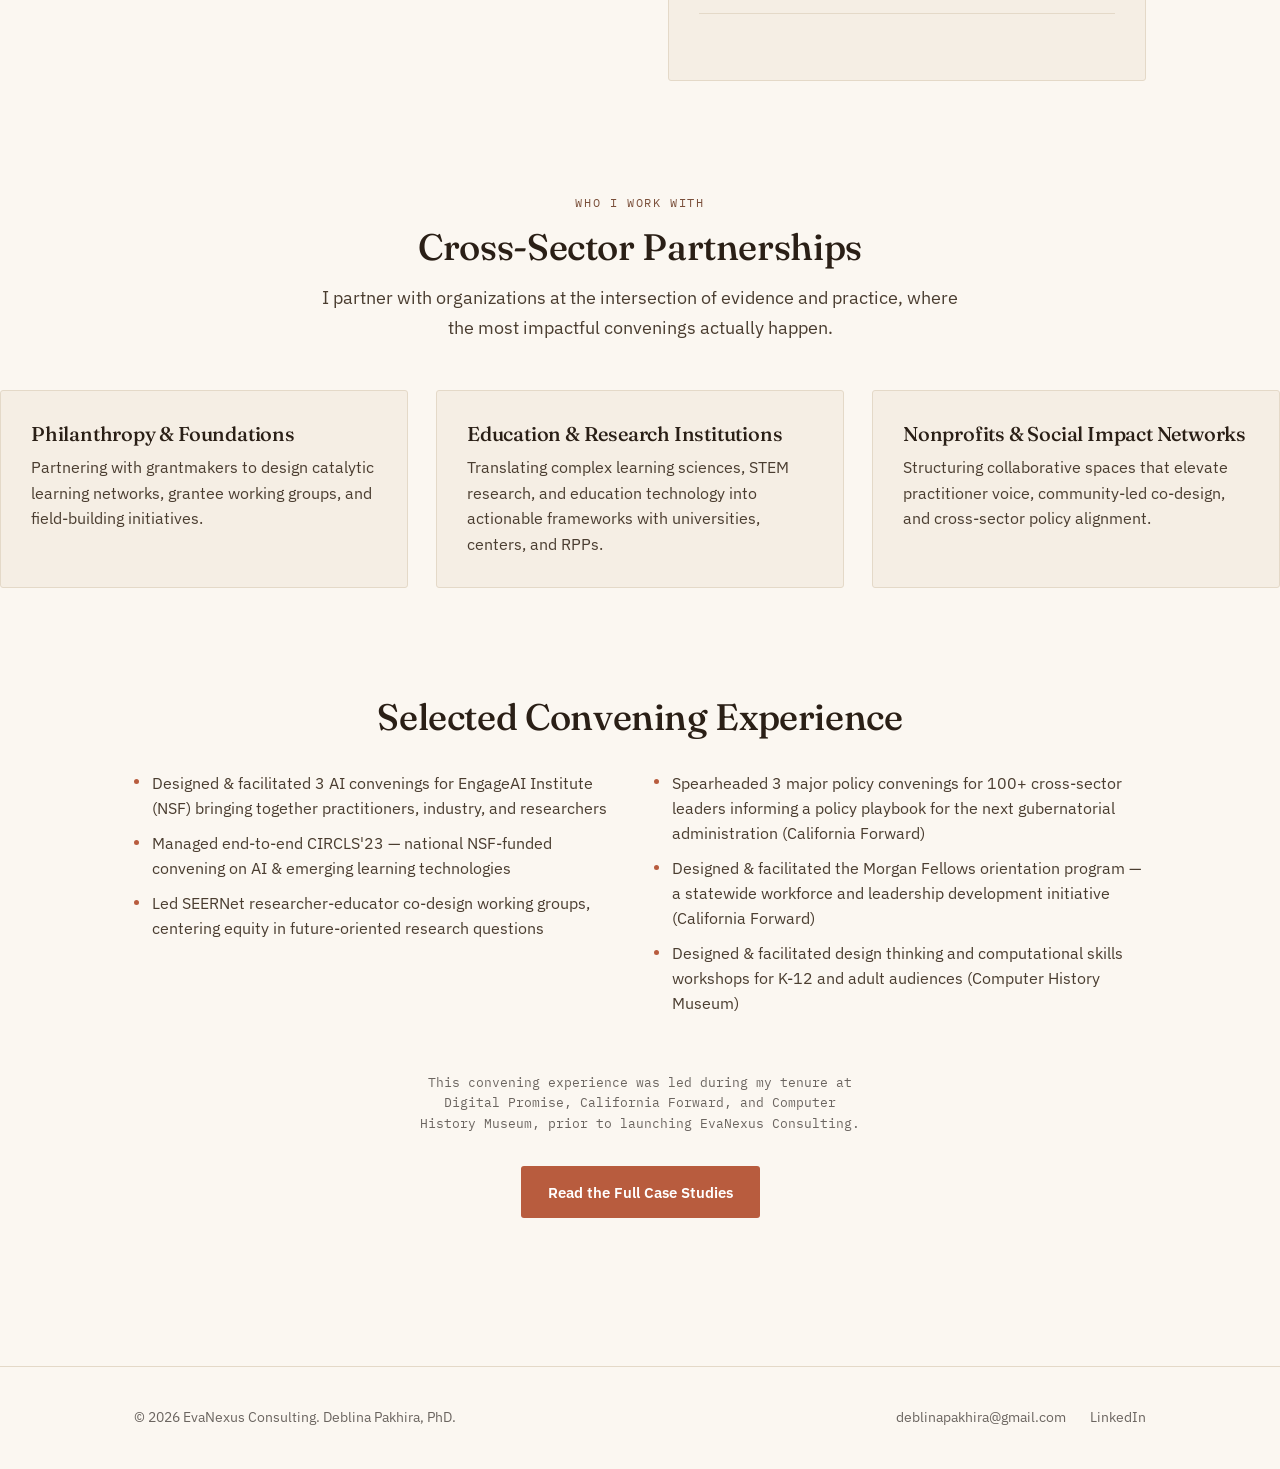
==== commit 3b64131c: "Update about.html" ====
--- a/about.html
+++ b/about.html
@@ -97,7 +97,7 @@
  <div class="section-head center fade-up" style="margin-left:auto; margin-right:auto;">
         <p class="eyebrow" style="justify-content:center;">Who I Work With</p>
         <h2>Cross-Sector Partnerships</h2>
-        <p class="lede" style="margin:0 auto;">I partner with organizations at the intersection of evidence, funding, and practice, where the most impactful convenings actually happen.</p>
+        <p class="lede" style="margin:0 auto;">I partner with organizations at the intersection of evidence and practice, where the most impactful convenings actually happen.</p>
       </div>
       <div class="grid-3">
         <div class="card fade-up">
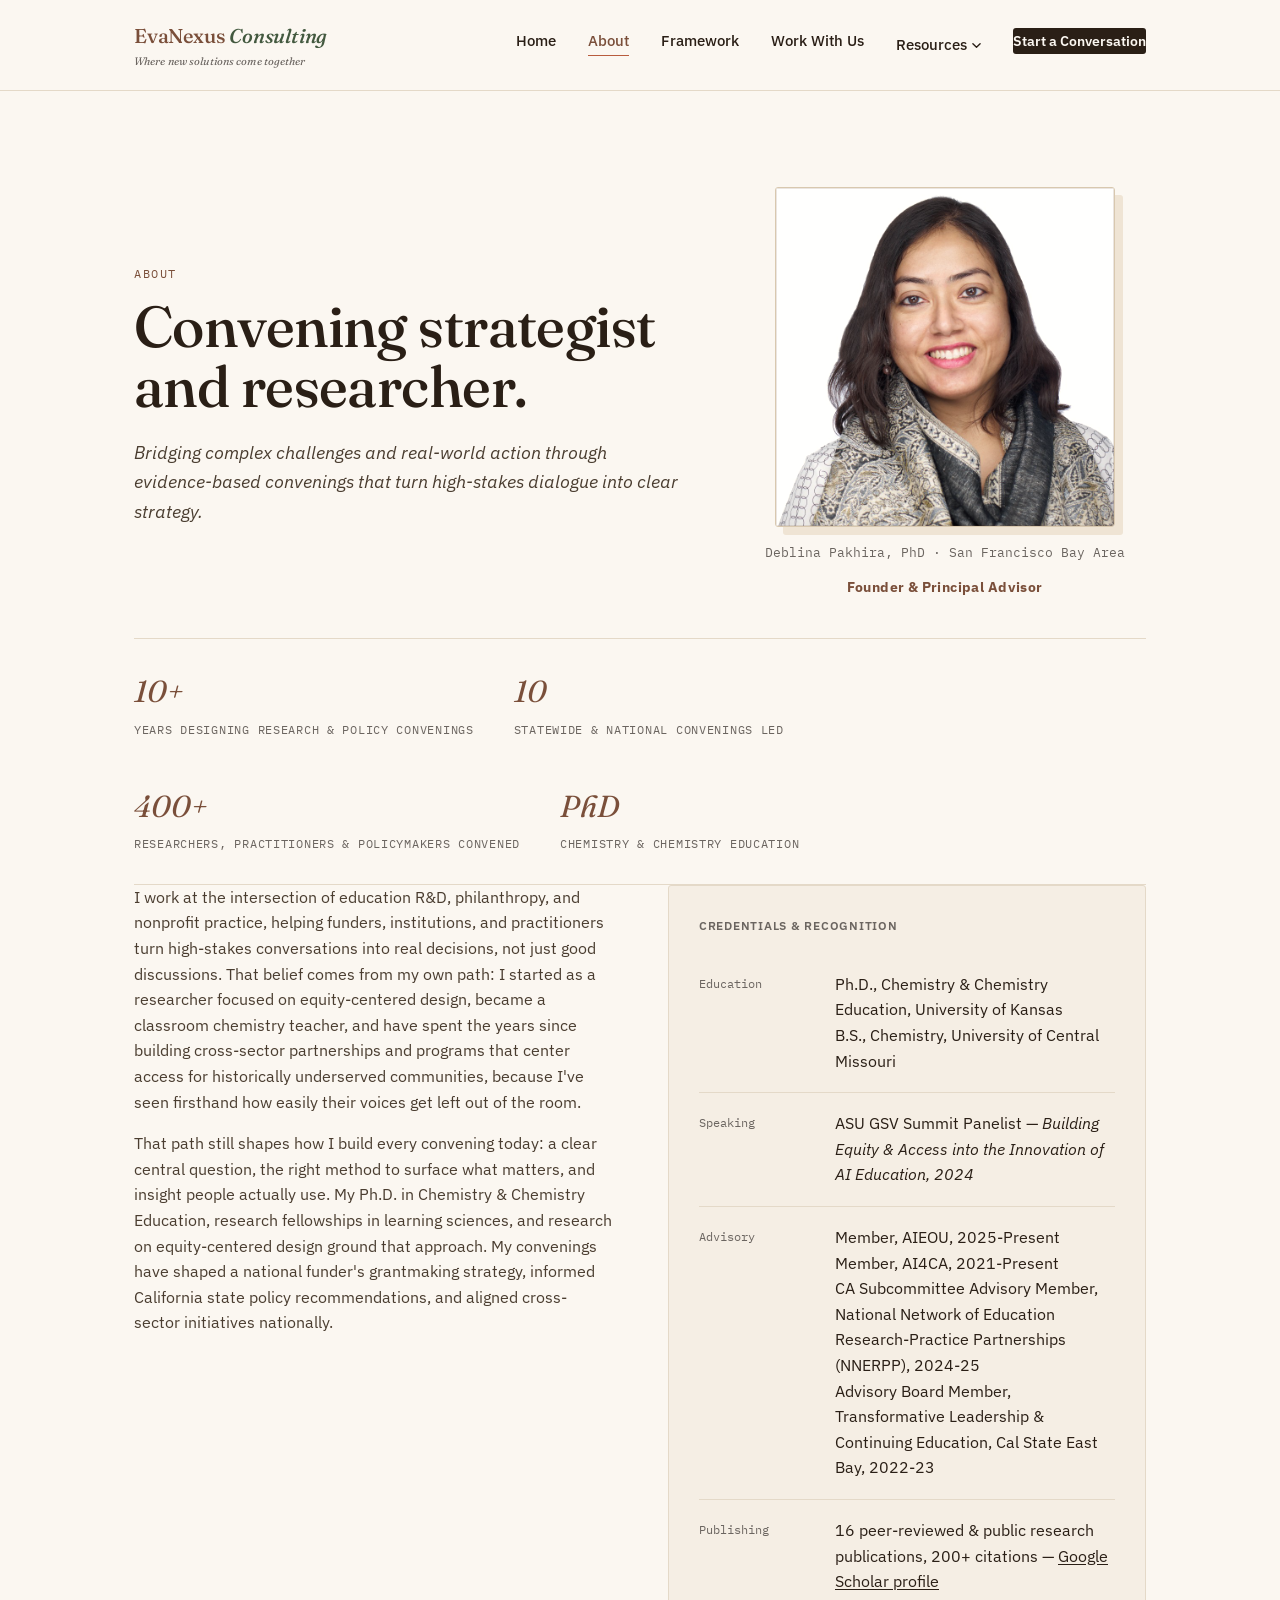
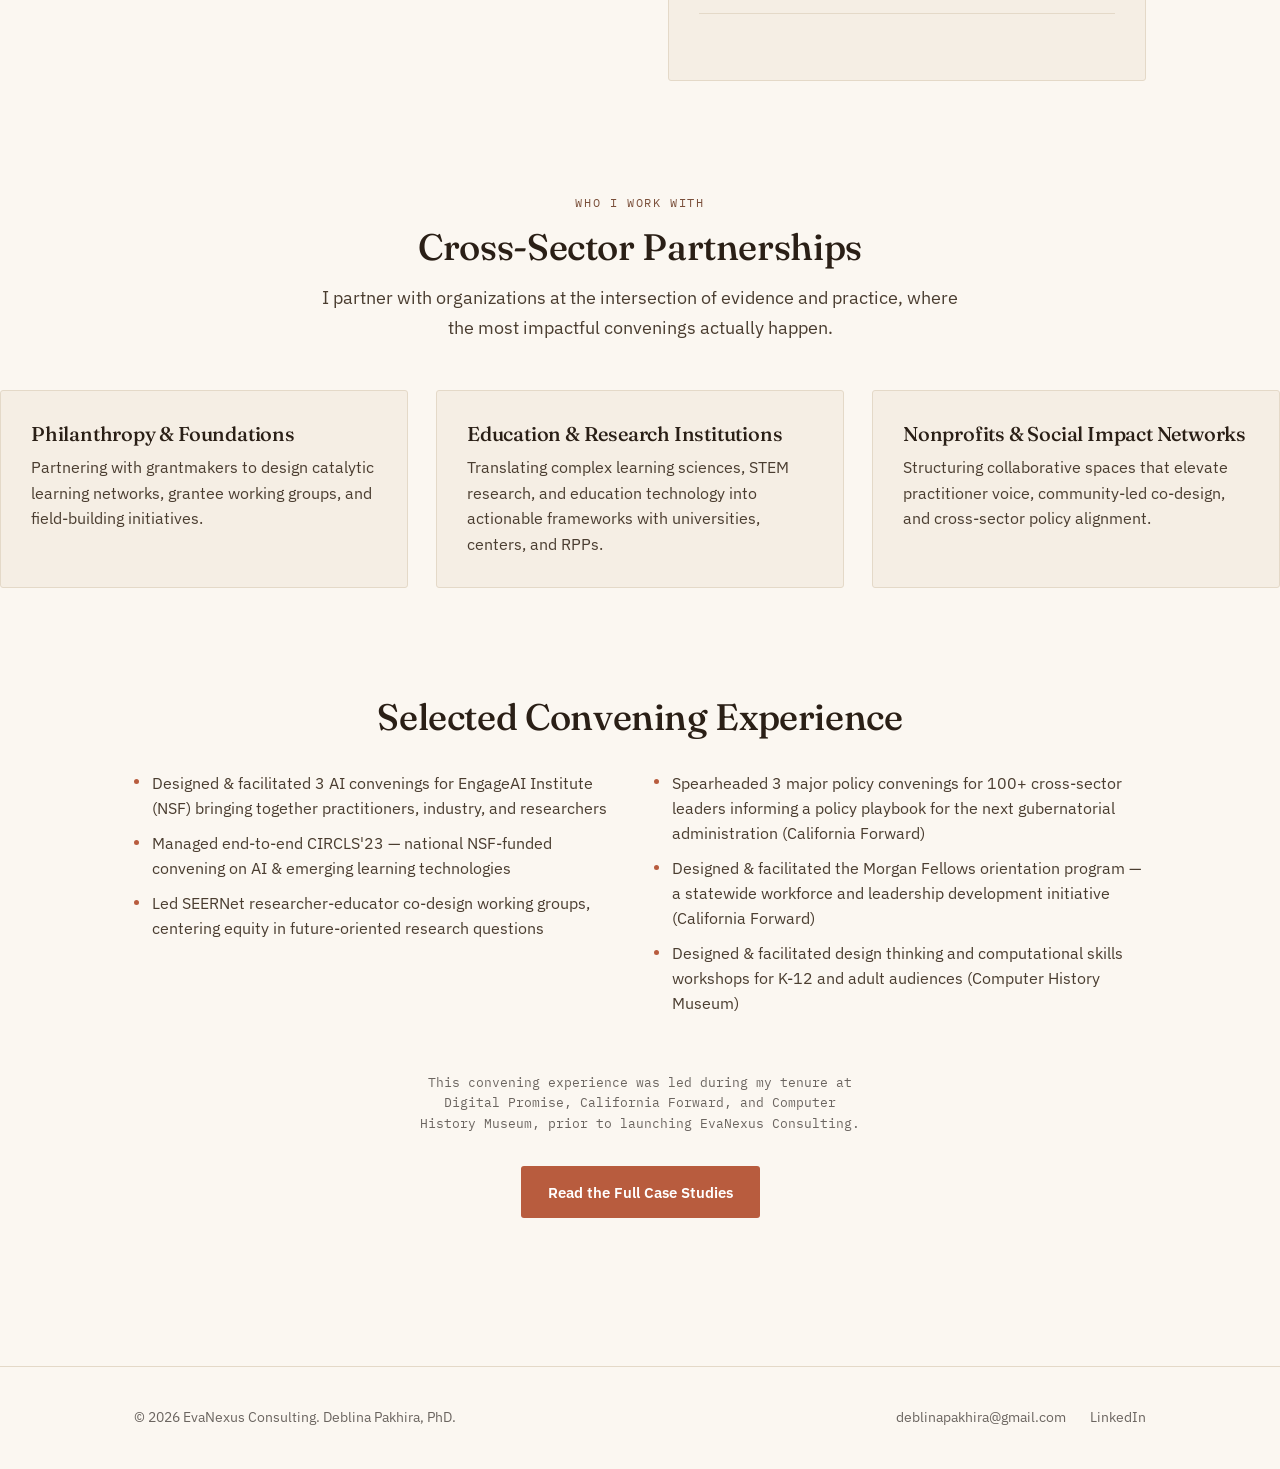
==== commit 049c6988: "Update about.html" ====
--- a/about.html
+++ b/about.html
@@ -20,7 +20,7 @@
       <li><a href="index.html">Home</a></li>
       <li><a href="about.html">About</a></li>
       <li><a href="framework.html">Framework</a></li>
-      <li><a href="services.html">Services</a></li>
+<li><a href="services.html">Work With Us</a></li>
       <li class="has-dropdown">
         <a href="#" class="dropdown-trigger">Resources <svg class="dropdown-chevron" viewBox="0 0 10 6" fill="none"><path d="M1 1L5 5L9 1" stroke="currentColor" stroke-width="1.5" stroke-linecap="round" stroke-linejoin="round"/></svg></a>
         <ul class="dropdown-menu">
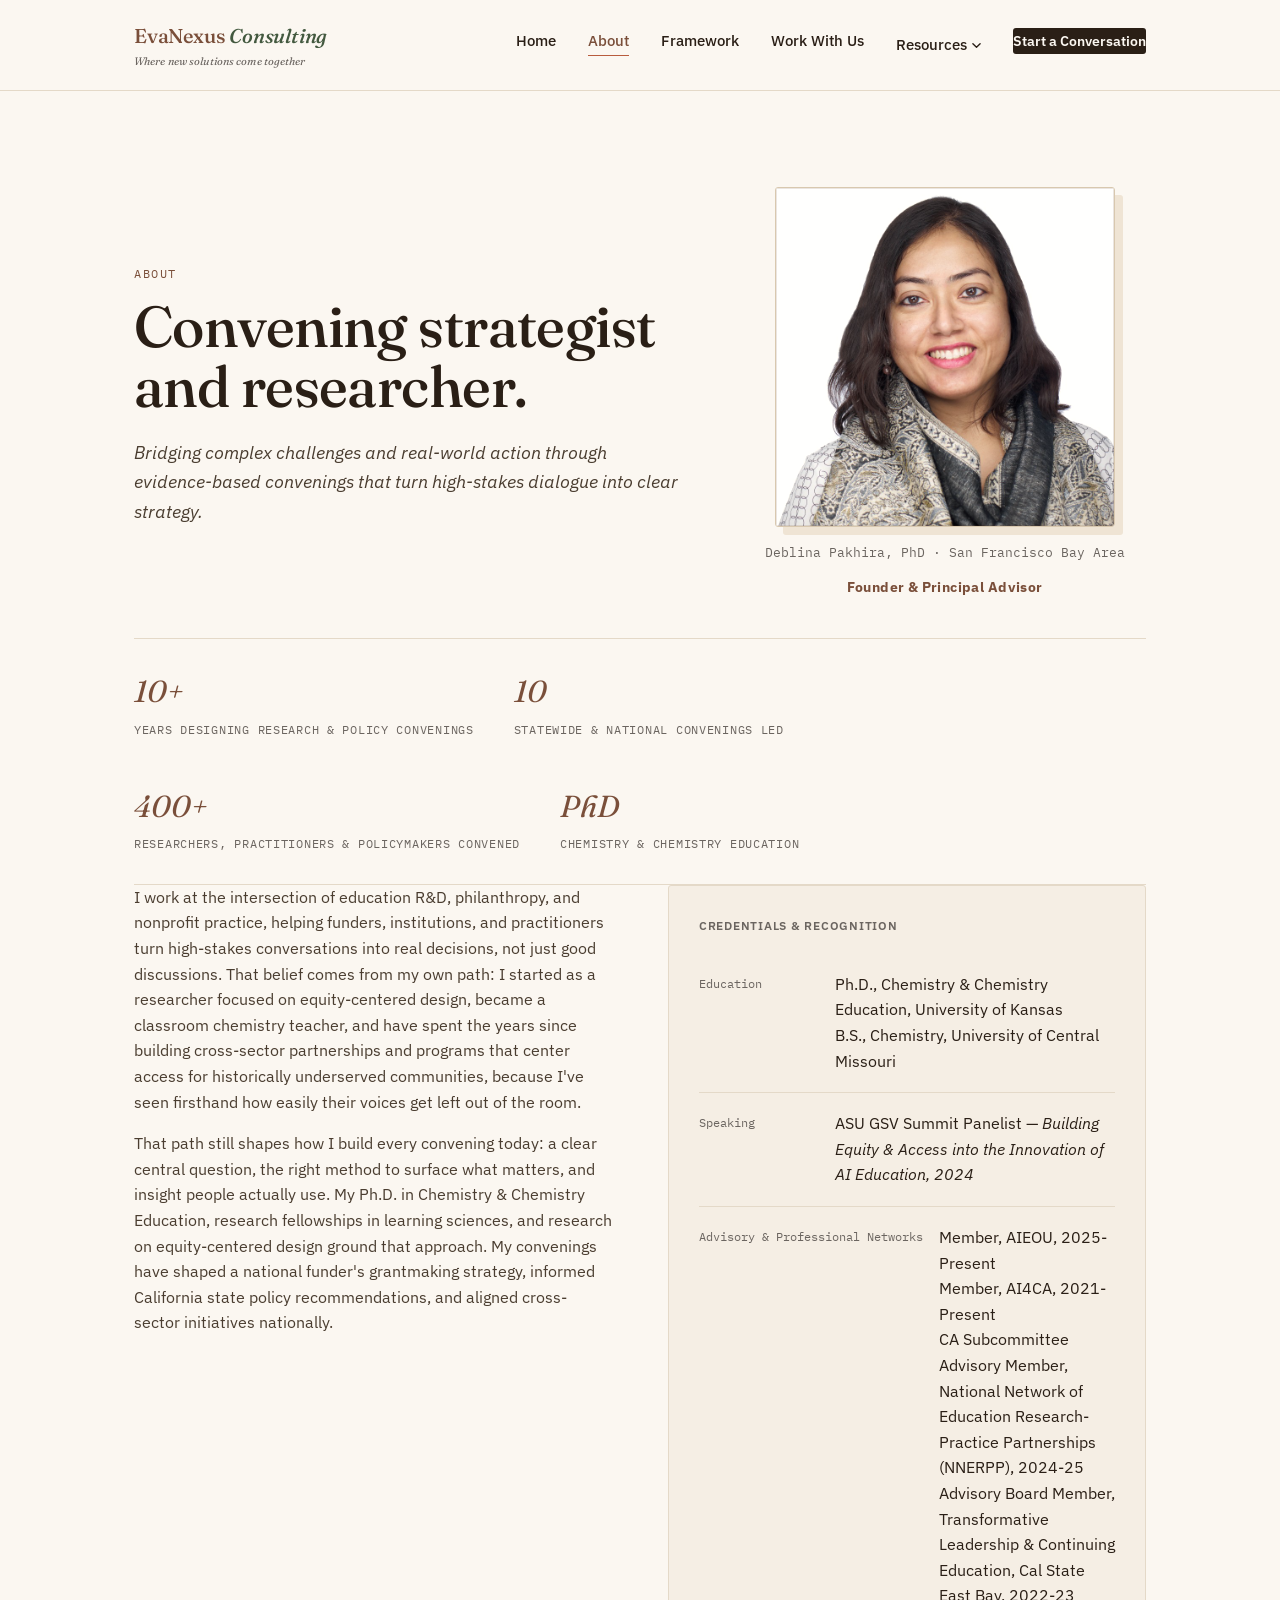
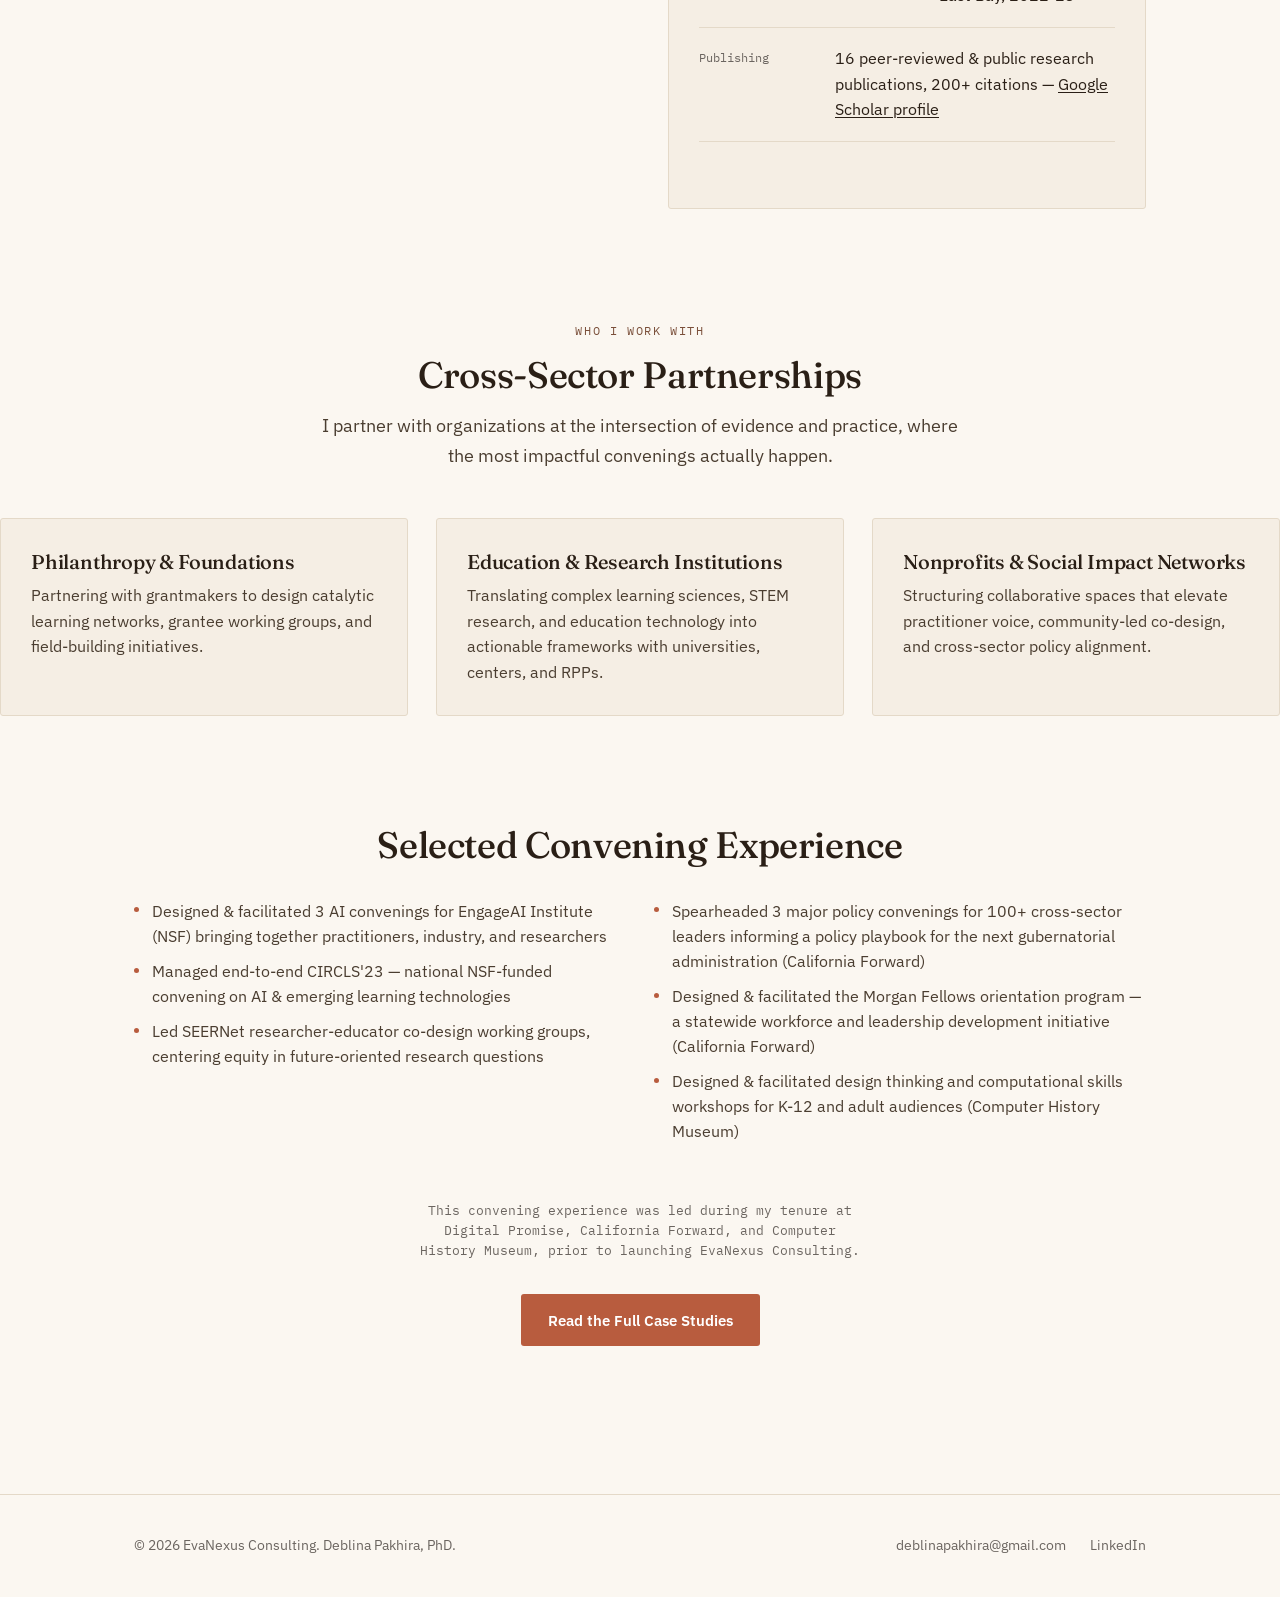
==== commit c0f1f930: "Update about.html" ====
--- a/about.html
+++ b/about.html
@@ -82,7 +82,7 @@
                 <span>ASU GSV Summit Panelist — <em style="font-style:italic;">Building Equity &amp; Access into the Innovation of AI Education, 2024</em></span>
               </li>
               <li>
-                <span class="creds-label">Advisory</span>
+                <span class="creds-label">Advisory & Professional Networks</span>
                 <span>Member, AIEOU, 2025-Present<br>Member, AI4CA, 2021-Present<br>CA Subcommittee Advisory Member, National Network of Education Research-Practice Partnerships (NNERPP), 2024-25<br>Advisory Board Member, Transformative Leadership &amp; Continuing Education, Cal State East Bay, 2022-23</span>
               </li>
               <li>
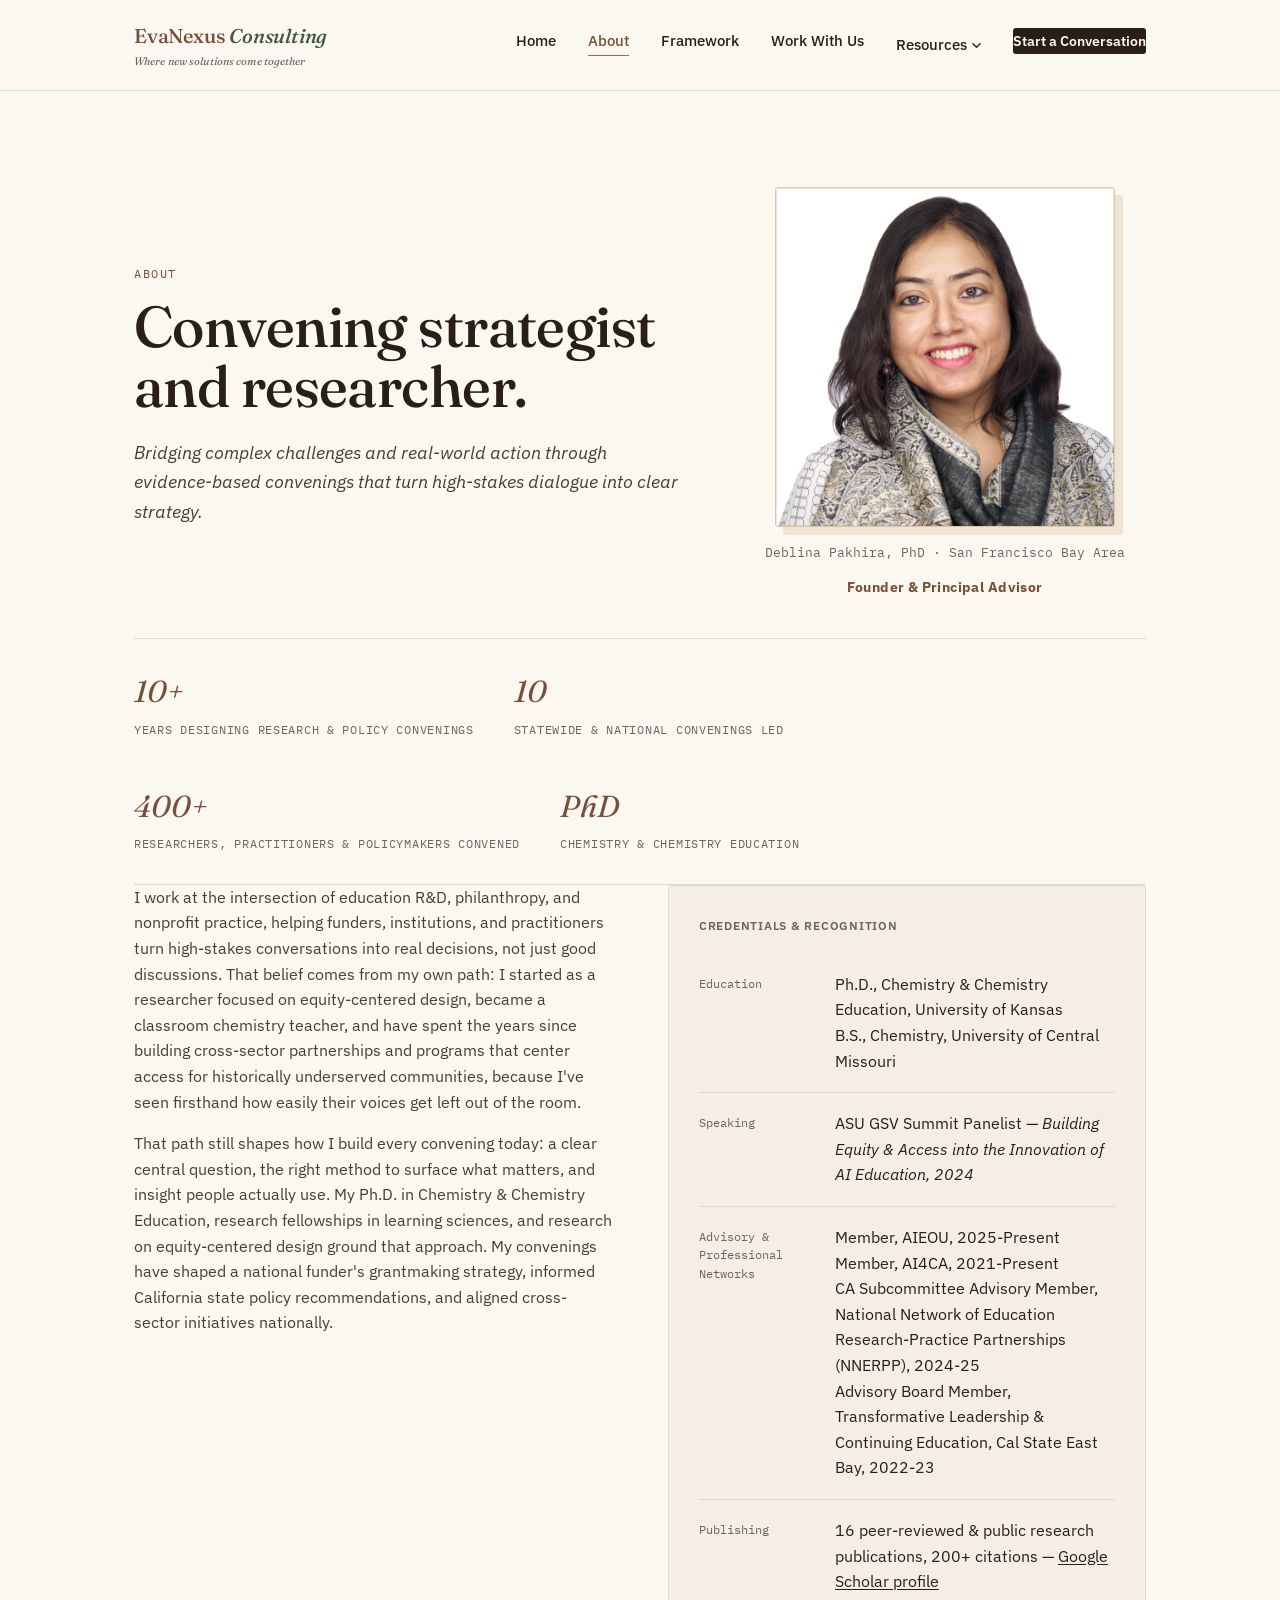
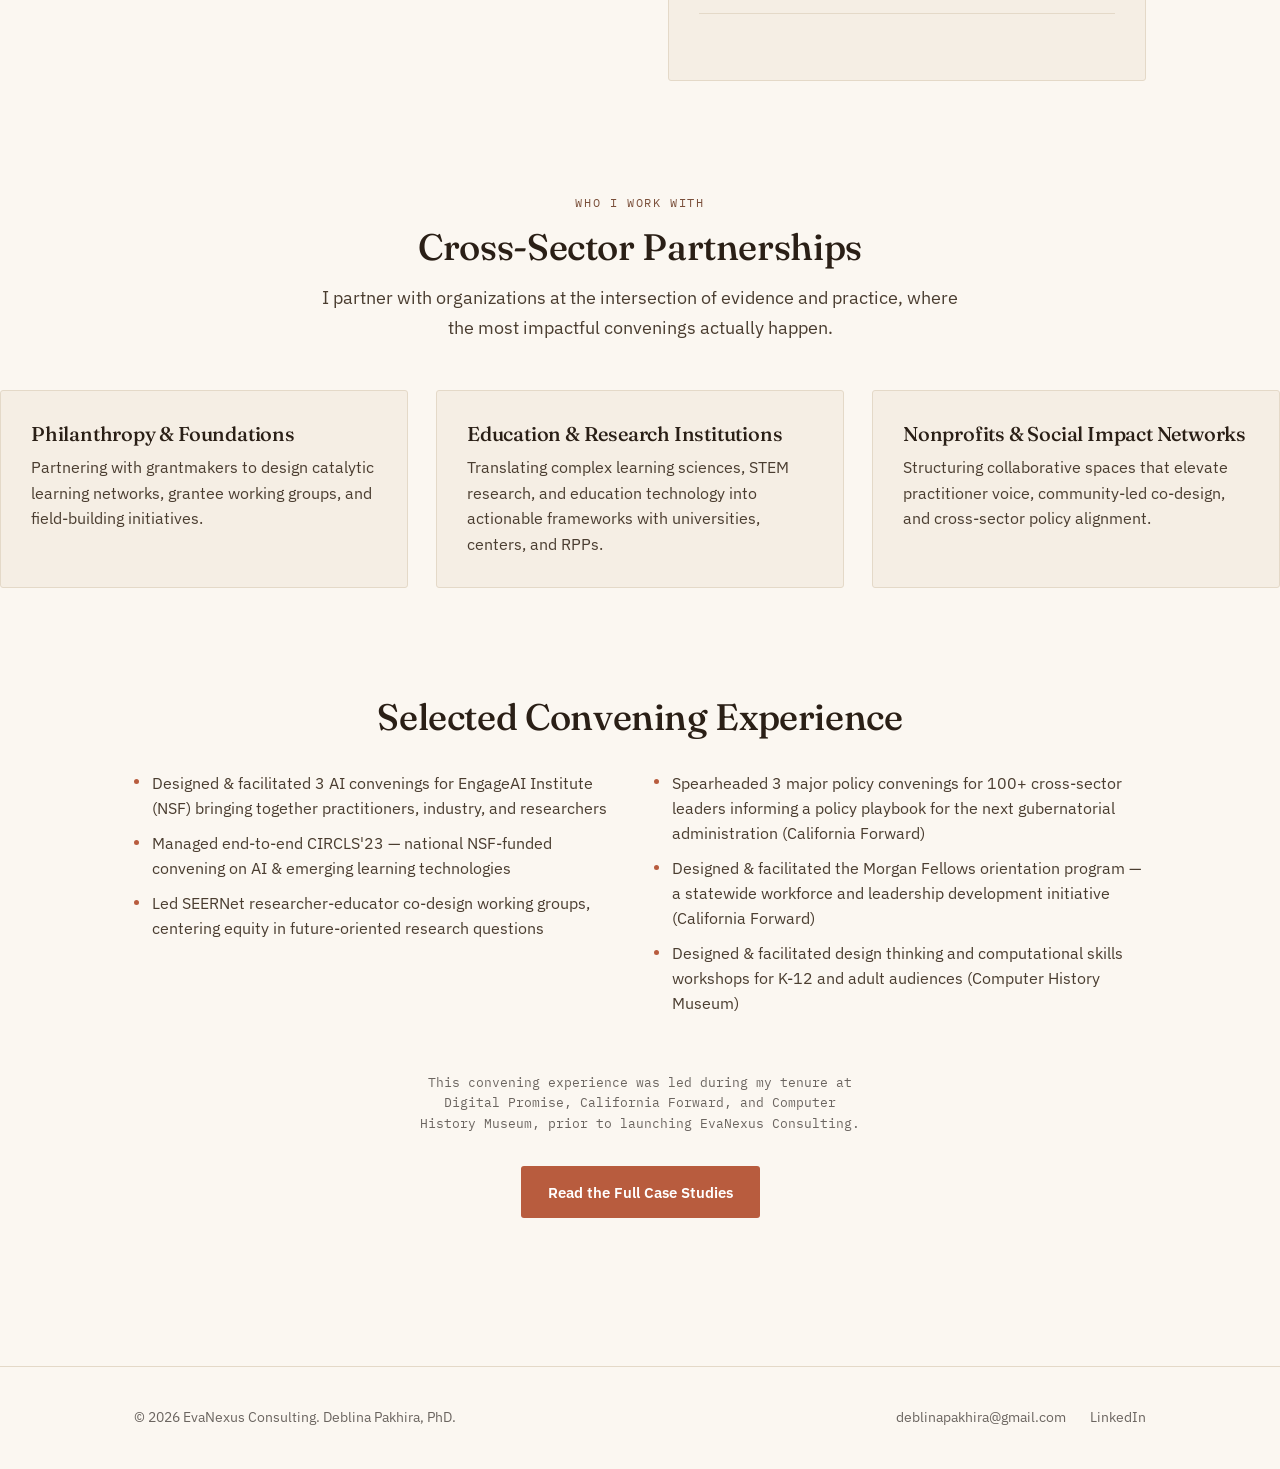
==== commit 751918ea: "Update about.html" ====
--- a/about.html
+++ b/about.html
@@ -82,7 +82,7 @@
                 <span>ASU GSV Summit Panelist — <em style="font-style:italic;">Building Equity &amp; Access into the Innovation of AI Education, 2024</em></span>
               </li>
               <li>
-                <span class="creds-label">Advisory & Professional Networks</span>
+                <span class="creds-label">Advisory & <br>Professional<br>Networks</span>
                 <span>Member, AIEOU, 2025-Present<br>Member, AI4CA, 2021-Present<br>CA Subcommittee Advisory Member, National Network of Education Research-Practice Partnerships (NNERPP), 2024-25<br>Advisory Board Member, Transformative Leadership &amp; Continuing Education, Cal State East Bay, 2022-23</span>
               </li>
               <li>
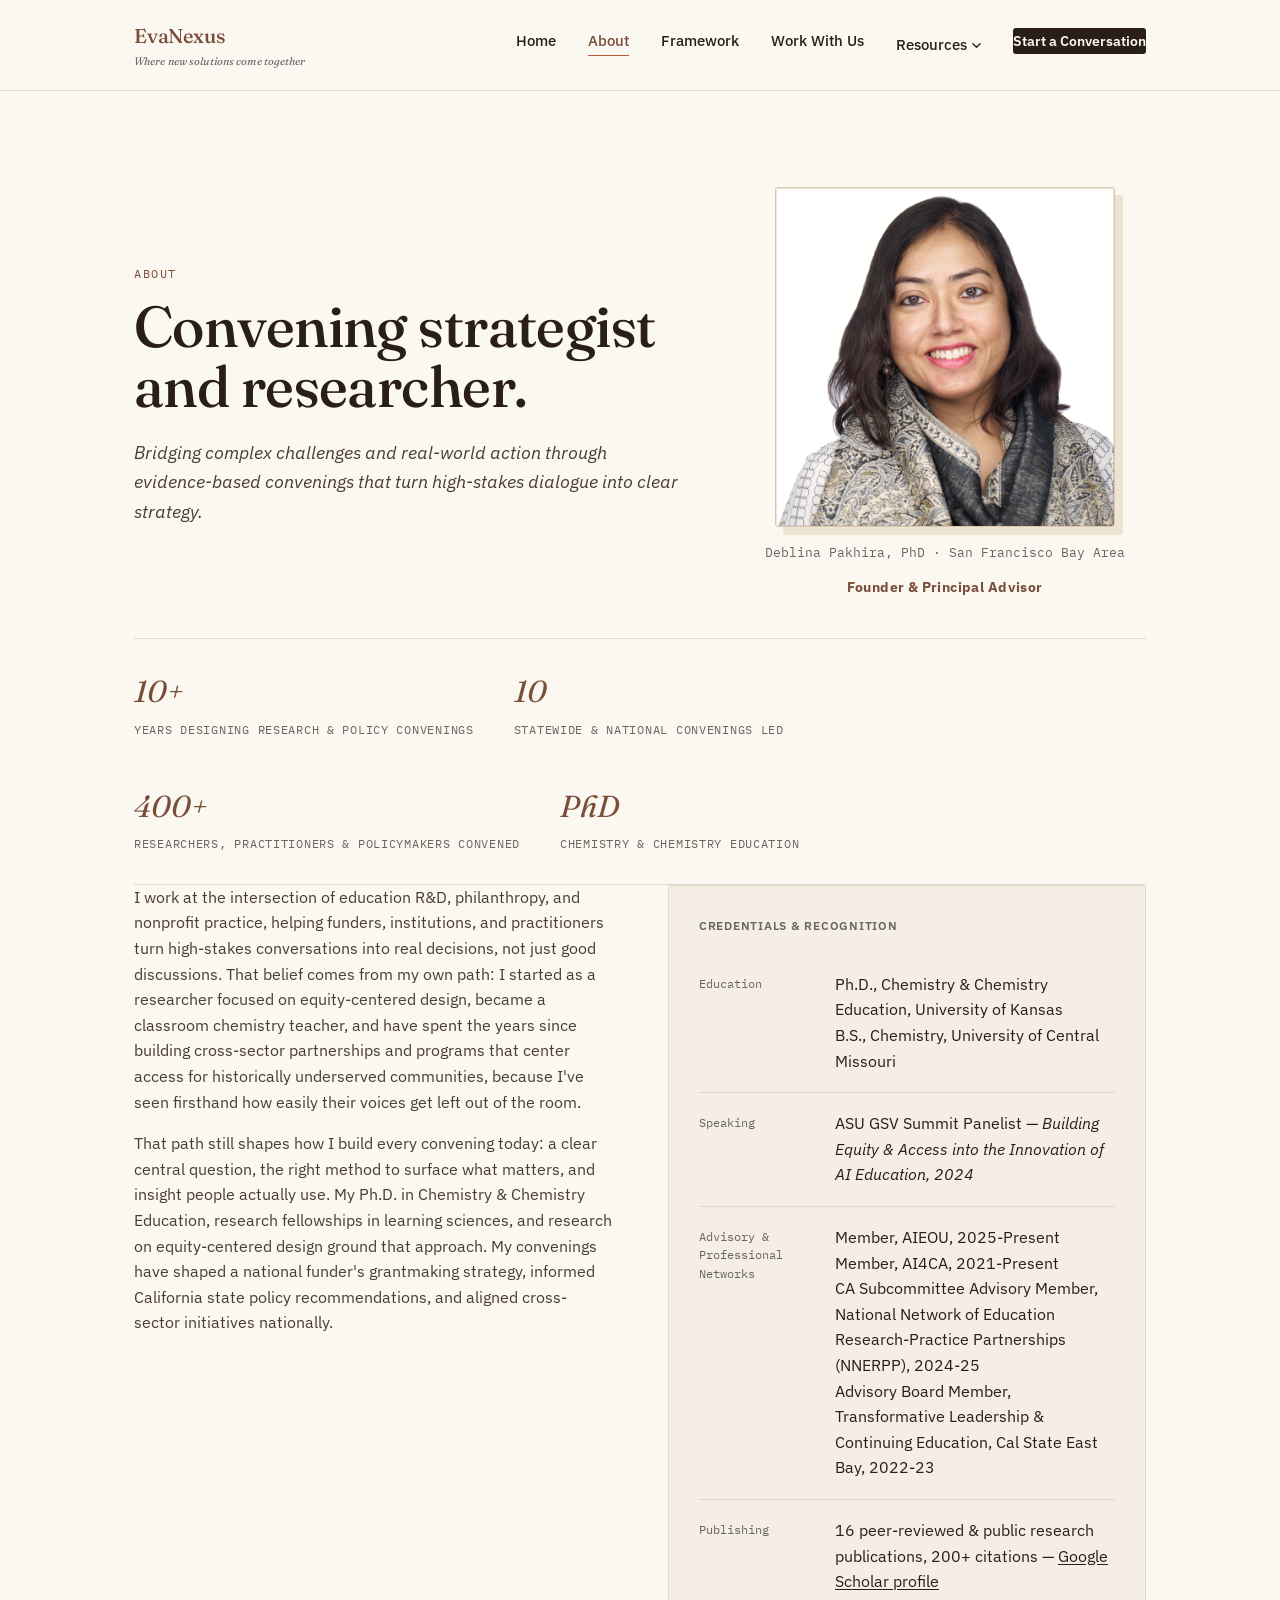
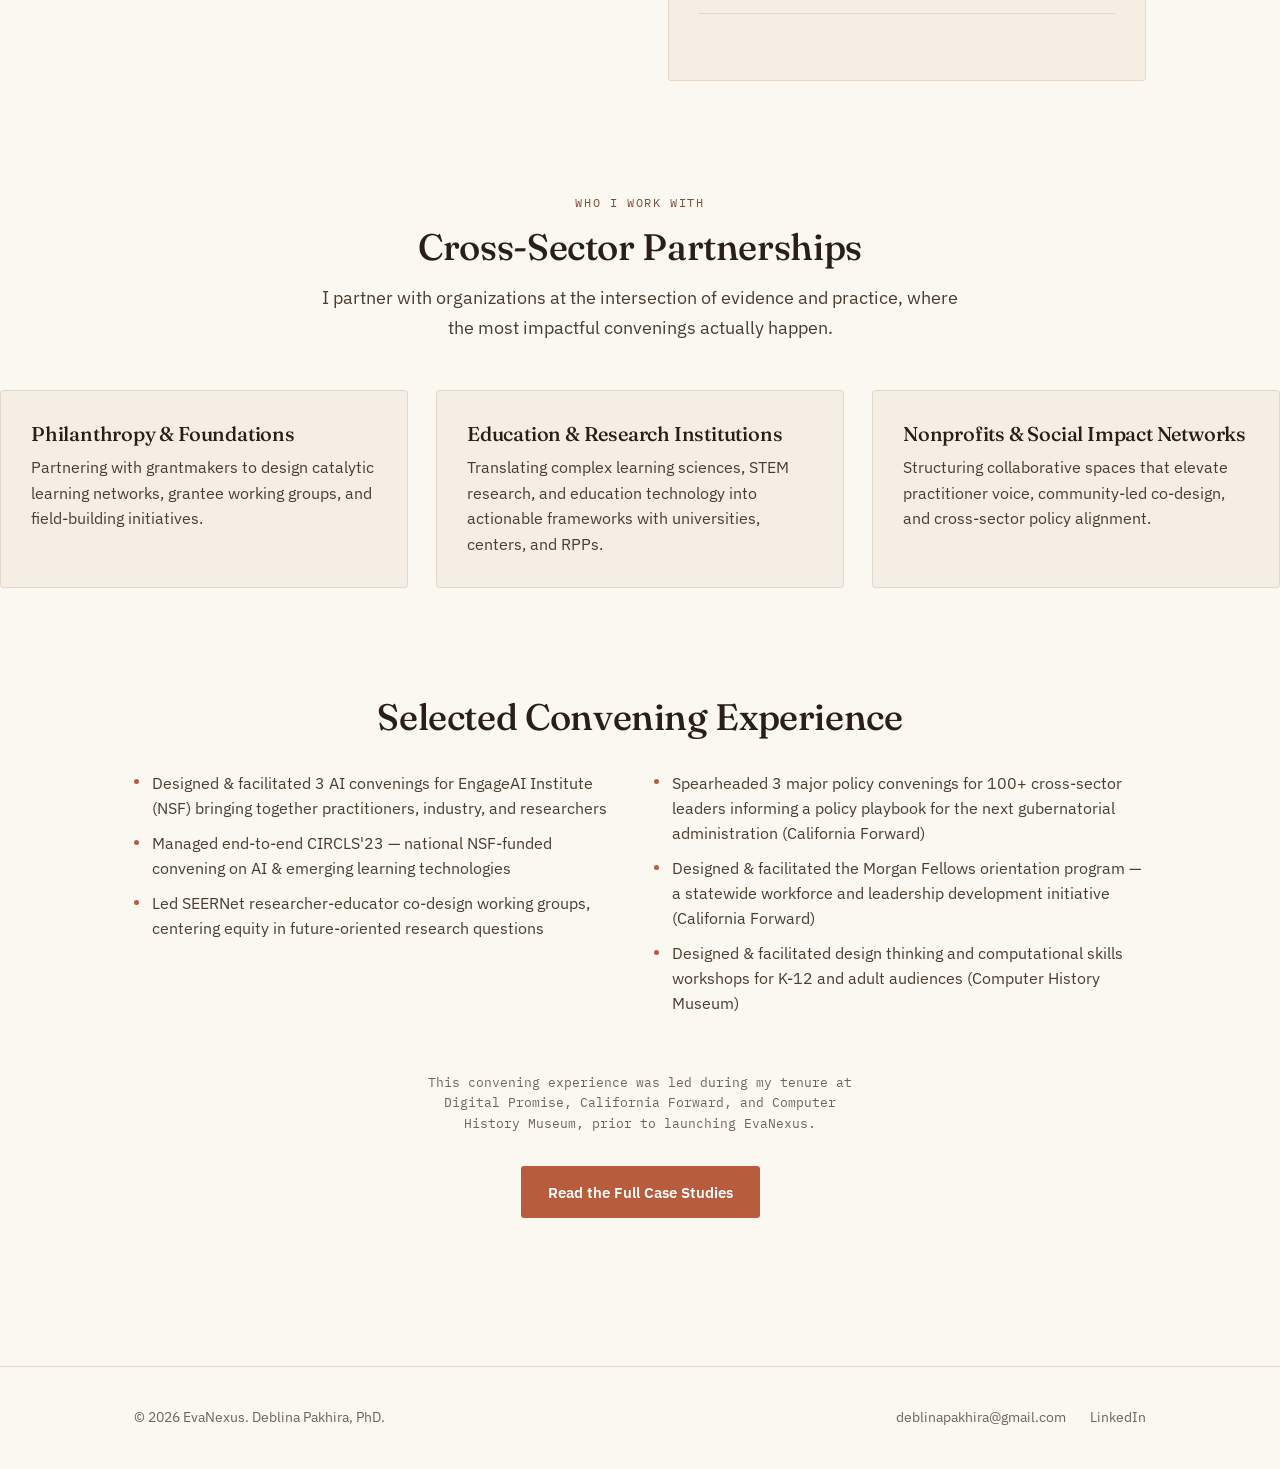
==== commit 143df9f0: "Update about.html" ====
--- a/about.html
+++ b/about.html
@@ -3,7 +3,7 @@
 <head>
 <meta charset="UTF-8">
 <meta name="viewport" content="width=device-width, initial-scale=1.0">
-<title>About — EvaNexus Consulting</title>
+<title>About — EvaNexus </title>
 <meta name="description" content="Deblina Pakhira, PhD — convening strategist and researcher.">
 <link rel="stylesheet" href="styles.css">
 </head>
@@ -12,7 +12,7 @@
 <header class="site-header">
   <nav class="nav">
 <div class="wordmark-group">
-  <a href="index.html" class="wordmark">EvaNexus <span>Consulting</span></a>
+<a href="index.html" class="wordmark">EvaNexus</a>
   <span class="wordmark-subtext">Where new solutions come together</span>
 </div>   
     <button class="nav-toggle" aria-label="Toggle menu"><span></span><span></span><span></span></button>
@@ -130,7 +130,7 @@
           <li>Designed &amp; facilitated design thinking and computational skills workshops for K-12 and adult audiences (Computer History Museum)</li>
         </ul>
       </div>
-      <p class="mono-stat fade-up" style="max-width:56ch; margin:24px auto 0;">This convening experience was led during my tenure at Digital Promise, California Forward, and Computer History Museum, prior to launching EvaNexus Consulting.</p>
+      <p class="mono-stat fade-up" style="max-width:56ch; margin:24px auto 0;">This convening experience was led during my tenure at Digital Promise, California Forward, and Computer History Museum, prior to launching EvaNexus. </p>
       <div style="margin-top:32px;">
         <a href="case-studies.html" class="btn btn-primary">Read the Full Case Studies</a>
       </div>
@@ -141,7 +141,7 @@
 
 <footer class="site-footer">
   <div class="wrap footer-grid">
-    <span>&copy; 2026 EvaNexus Consulting. Deblina Pakhira, PhD.</span>
+    <span>&copy; 2026 EvaNexus. Deblina Pakhira, PhD.</span>
     <ul class="footer-links">
       <li><a href="mailto:deblinapakhira@gmail.com">deblinapakhira@gmail.com</a></li>
       <li><a href="https://linkedin.com/in/deblinapakhira" target="_blank" rel="noopener">LinkedIn</a></li>
